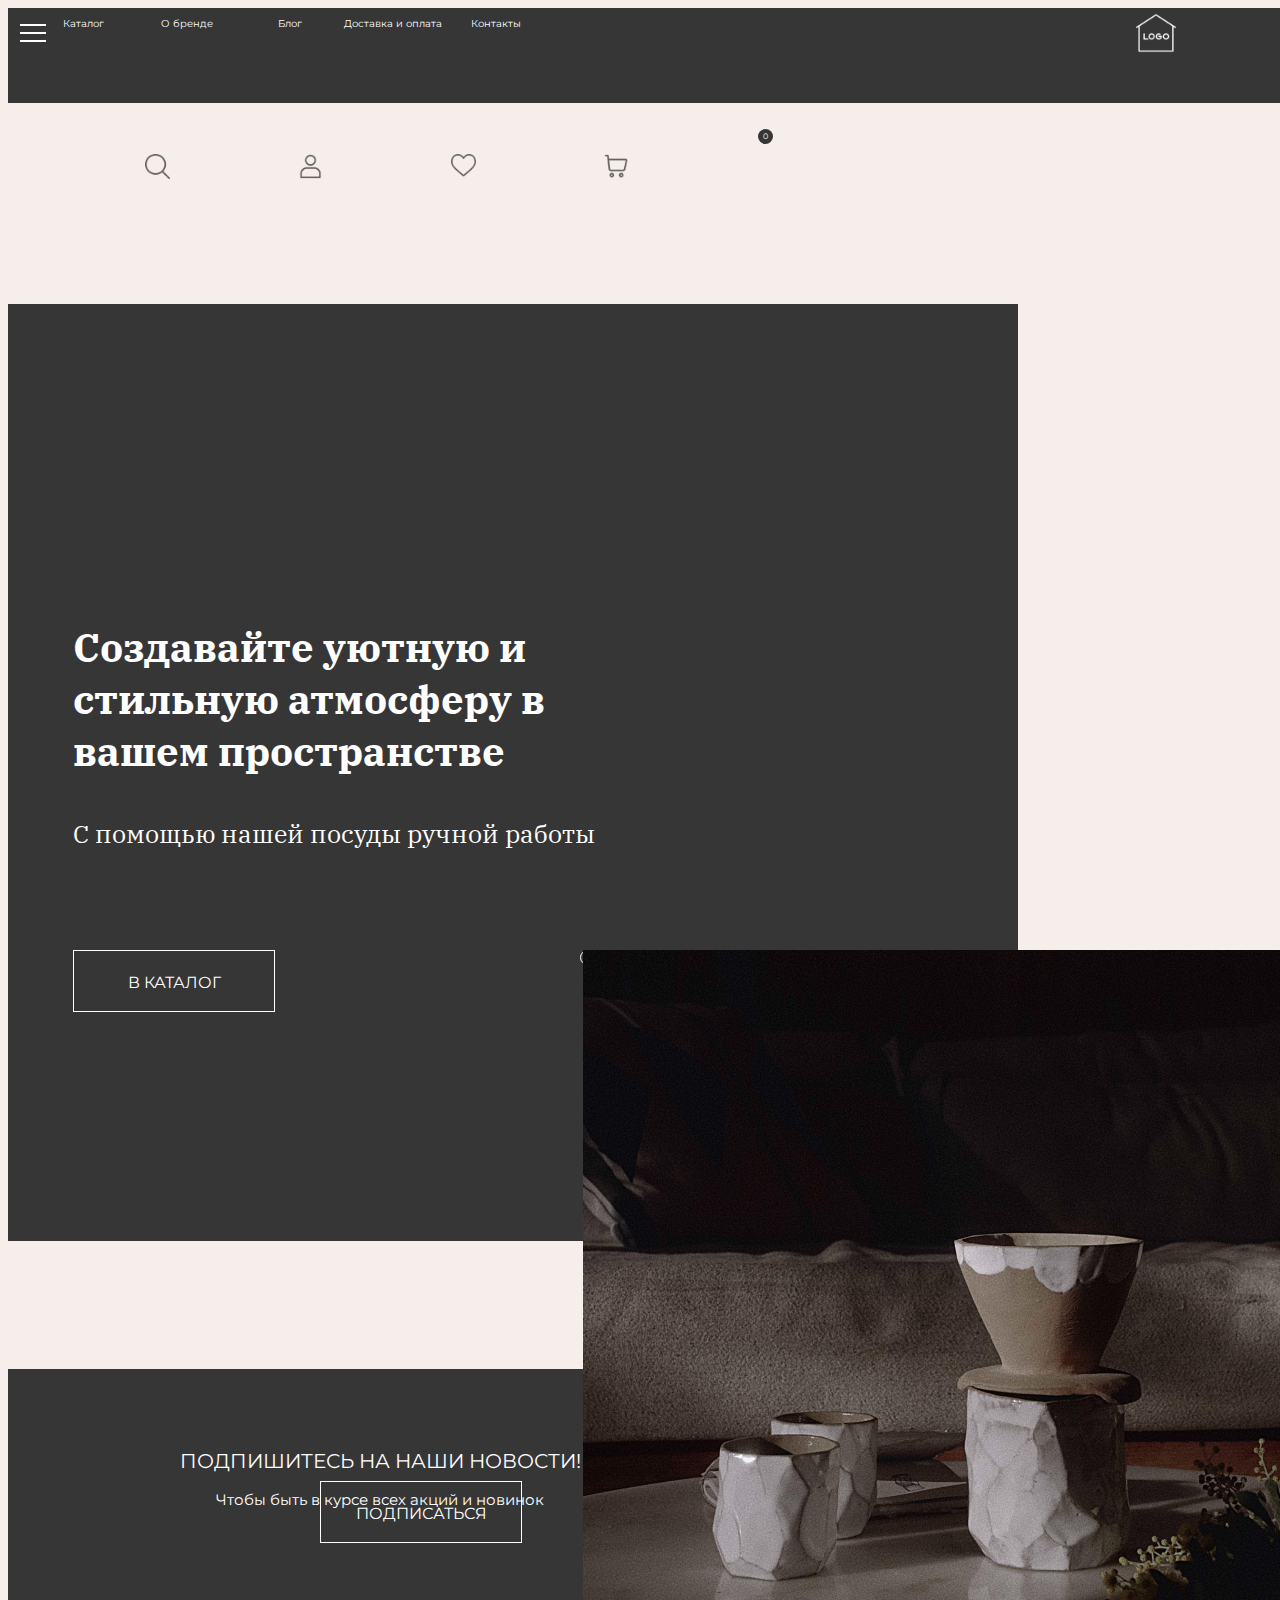
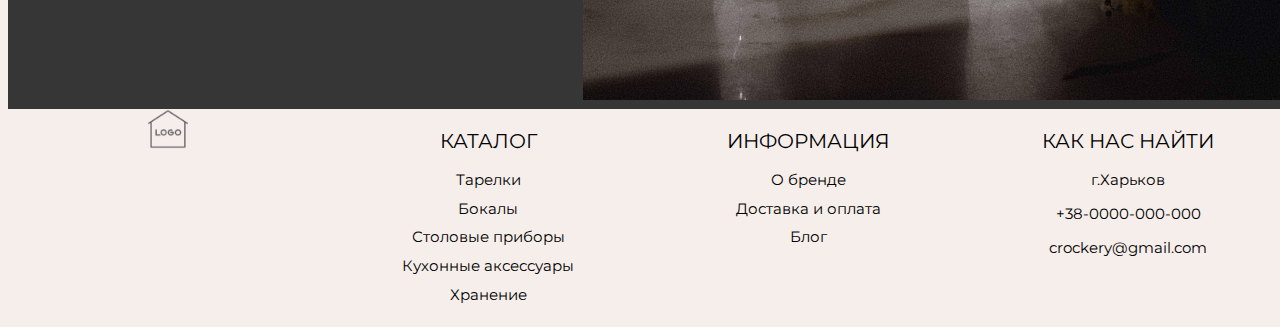
==== index.html @ a316886a "added .wrapper for overflow-x" ====
<!DOCTYPE html>
<html lang="ru">
<head>
  <meta charset="UTF-8">
  <meta http-equiv="X-UA-Compatible" content="IE=edge">
  <meta name="viewport" content="width=device-width, initial-scale=1.0">
  <title>Crockery</title>
  <link rel="stylesheet" type="text/css" href="css/header_footer.css">
  <link rel="stylesheet" type="text/css" href="css/main.css">
 
</head>

<body>
  <div class="wraper">
    <header>
      <div class="block upper">
        <div class="box">
          <div class="screen">
            <div class="menu dropdown">
              <button class="menu-button catalog" id="screen">Каталог</button>
              <div class="dropdown-menu" id="screen">
                <div class="hidden-menu">
                  <a href="#" class="btn dishes"id='screen'>Тарелки</a>
                  <a href="#" class="btn glasses" id="screen">Бокалы</a>
                  <a href="#" class="btn cutlery" id="screen">Столовые приборы</a>
                  <a href="#" class="btn litchen-accessories" id="screen">Кухонные аксессуары</a>
                  <a href="#" class="btn storage" id="screen">Хранение</a>
                </div>
              </div>
          </div>
            <a href="about-us.html" class="menu menu-button about-us">О бренде</a>
            <a href="#" class="menu menu-button blog">Блог</a>
            <a href="shipping-and-payment.html"  class="menu menu-button dev-and-pay">Доставка и оплата</a>
            <a href="#" class="menu menu-button contacts">Контакты</a>
        
          </div>
      
      
          <div class="mobile">
            <div class="hamburger-menu">
              <input type="checkbox" id="menu__toggle"/>
              <label class="menu__btn"for="menu__toggle"><span></span></label>
            
            <ul class = "menu__box">
              <li class="btn">
                <div class="menu dropdown">
                  <button class="menu-item catalog" id="mobile">Каталог</button>
                  <div class="dropdown-menu" id="mobile">
                    <div class="hidden-menu">
                      <a href="#" class="btn dishes">Тарелки</a>
                      <a href="#" class="btn glasses">Бокалы</a>
                      <a href="#" class="btn cutlery">Столовые приборы</a>
                      <a href="#" class="btn litchen-accessories">Кухонные аксессуары</a>
                      <a href="#" class="btn storage">Хранение</a>
                    </div>
                  </div>
              </div>
              </li>
              <li class="btn">
                <a href="about-us.html" class="menu-item about-us">О бренде</a>
              </li>
  
              <li class="btn">
                <a href="#" class="menu-item blog">Блог</a>
              </li>
  
              <li class="btn">
                <a href="shipping-and-payment.html"  class="menu-item  dev-and-pay">Доставка и оплата</a>
              </li>
              <li class="btn">
                <a href="#" class="menu-item contacts">Контакты</a>
              </li>
            </ul>
          </div>
          </div> 
            
          </div>
          <a href="index.html" class="box crockery-name">CROCKERY</a>
          <a href="index.html" class="box crockery"><img src="img/logo 1.png" alt="logo pic"></a>
      </div>
  
  
      <div class="lower">
        <div class="box logo-img"><img src="img/logo 1.png" alt="logo pic"> </div>
        
        <div class="box img-menu">
          <input type="text" value="Поиск" size="20">
          <div class="img-btn search">
            <img src="img/search-interface-symbol 1.png" alt="search symbol">
          </div>
          <a href="login.html" class="img-btn"><img src="img/user (1) 1.png" alt="user icon"></a>
          <a href="#" class="img-btn"><img src="img/heart 1.png" alt="heart icon"></a>
          <div class="cart img-btn">
            <div class="block" id="cart-number">0</div>
            <a href="#"><img src="img/shopping-cart 1.png" alt="shopping cart icon"></a>
          </div>
        </div>    
      </div>
      
    </header>
  
  
  
    <div class="screen-one"> 
      <div class="block main-info">
        <div class="text-block">
          <p id="bold-text"> Создавайте уютную и стильную атмосферу в вашем пространстве</p>
          <p id="light-text">С помощью нашей посуды ручной работы</p>
          <a href="#" class="white-btn">В каталог</a>
        </div>
      </div>
        
      <!-- <div class="banners">
        <img src="img/luciano-paris-JZQKsTcZlH0-unsplash.jpg" alt="carusel img">
      </div>  -->
  
      <div class="white-dots">
        <label for="one">
          <div class="banners">
            <img src="img/luciano-paris-JZQKsTcZlH0-unsplash.jpg" alt="carusel img">
          </div>
        </label>
        <input type="radio" name="white-dots" class="dot" id="one" >
        
        <label for="two"></label>
        <input type="radio" name="white-dots" class="dot" id="two" checked>
  
        <label for="three"></label>
        <input type="radio" name="white-dots" class="dot" id="three">
      </div>
      <div class="arrow-btn"></div>
    </div>
  
  
  
    <footer>
      <div class="block sign">
        <div id="foot-text">
          <p class="text">Подпишитесь на наши новости!</p>
          <P>Чтобы быть в курсе всех акций и новинок</P>
        </div>
  
        <div id="sign-email">
          <input type="text" value="Ваш E-mail" size="77"><br>
          <a href="#" class="white-btn">Подписаться</a>
        </div>
      </div>
  
  
      <div class="foot-menu">
        <div id="logo">
          <img src="img/logo 1.png" alt="logo pic">
        </div>
  
        <div id="catalog">
          <p class="text">Каталог</p>
          <ul>
            <li><a href="#">Тарелки</a></li>
            <li><a href="#">Бокалы</a></li>
            <li><a href="#">Столовые приборы</a></li>
            <li><a href="#">Кухонные аксессуары</a></li>
            <li><a href="#">Хранение</a></li>
          </ul>
        </div>
  
        <div id="information">
          <p class="text">Информация</p>
          <ul>
            <li><a href="about-us.html">О бренде</a></li>
            <li><a href="shipping-and-payment.html">Доставка и оплата</a></li>
            <li><a href="#">Блог</a></li>
          </ul>
        </div>
        
        <div id="where-to-find">
          <p class="text">Как нас найти</p>
          <p>г.Харьков</p>
          <p>+38-0000-000-000</p>
          <p>crockery@gmail.com</p>
        </div>
      </div>
    </footer>
  </div>

</body>
</html>
---- css/header_footer.css ----
@import url('https://fonts.googleapis.com/css2?family=IBM+Plex+Serif:wght@100;300;700&family=Montserrat:wght@100;300&display=swap');


 /* start of main block */
 .wraper{
  height: 100%;
  width:100%;
  overflow-x: hidden;
 }
body{
  background-color: #F6EEEB;
  font-family: 'Montserrat', sans-serif;
}

body a{
  text-decoration: none;
}

.block{
  background-color: #363636;
  color: #ffffff;
}

 .catalog, header a, .white-btn{
  background: none;
  border:none;
  font-family: inherit;
  font-size: inherit;
  color: #ffffff;
} 

.box{
  display: inline-block;
}
/*end of main block */


/* start of the menu elements */
/* upper menu */
.upper{
  padding: 0.4% 0% 0% 2%;
}

.menu{
  height: 20px;
  display: inline-block;
}

.dropdown{
  position: relative;
}

.dropdown-menu#screen{
  position: absolute;
  visibility:hidden;
  left: 0;
  top: calc(100% + .3rem);

  opacity:0;
  transform: translateY(-10px);
  transition: opacity 150ms ease-in-out,transform 150ms ease-in-out;
}

.dropdown>  .catalog#screen:focus + .dropdown-menu#screen{
  visibility:visible;
  opacity:1;
  transform: translateY(5px);
}

.menu-button{
  text-align: center;
  height: 100%;
  width: 150px;

  line-height: 20px;

  transition: filter .1s ease-in, background-color .2s ease-in;
}

.menu-button:hover{
  background-color: #5e5958;
  cursor: pointer;
}
.menu-button:active{
  filter: brightness(130%);
}

.hidden-menu{
  font-weight: bold;
  margin-top: 10px;
  background-color: #F6EEEB;
}

.hidden-menu a{
  display: flex;
  align-items: center;
  justify-content: center;
  text-align: center;
}

.btn#screen{
  display: inline-block;
  height: 40px;
  width:130px;

  margin-left: 0.5%; 
  margin-right: 1.9%;
 
  color: #000000;
  border: 2px #c4bbb9 solid;
  transition: box-shadow 400ms ease-in-out, background-color 400ms ease-in-out;
}

.btn#screen:hover{
  background-color: #817d7c;
  box-shadow: 0px 0px 3px 2px rgba(255, 255, 255, 0.925);
}

.crockery-name{
  position: absolute;
  right:5%;
  top:1.8%;
}

.crockery{
  visibility: hidden;
  position: absolute;

  right:5%;
}

.crockery a{
  display: block;
  
  width: 40px;
  height: 40px;
}

.crockery img{
  width: 40px;
  height: 40px;
  filter: invert(100%);
  filter: brightness(300%);
}

.mobile{
  visibility: hidden;
}

#menu__toggle{
  position: absolute;
  opacity:0;
}

.menu__btn{
  display: flex;
  align-items: center;
  position: fixed;
  top:20px;
  left:20px;

  width:26px;
  height: 26px;

  cursor: pointer;
  z-index: 7;
}

.menu__btn > span,
.menu__btn > span::before,
.menu__btn > span::after{
  display: block;
  position: absolute;

  width: 100%;
  height: 2px;
  background-color: #fff;

  transition-duration: .25s;
}

.menu__btn > span::before{
  content: '';
  top:-8px;
}

.menu__btn > span::after{
  content: '';
  top:8px;
}

.menu__box{
  display: block;
  position: fixed;
   visibility: hidden;  

  top:0px;
  left:-100%;

  width:200px;
  height: 100%;

  list-style: none;

  text-align: center;

  z-index: 6;

  transition-duration: .25s;

  background-color: #F6EEEB;
  box-shadow: 1px 0px 6px rgba(0, 0, 0, 0.2);
}

.menu__item{
  display: block;
  padding: 12px 24px;

  
  font-weight: bolder;

  text-decoration: none;
}

.mobile ul{
  position: fixed;
  padding-top: 60px;
}

.mobile li.btn{
  width: 97%;

  transition: background-color 400ms ease-in-out;
}


li.btn a, li.btn button{
  display: block;

  width:200px;
  height: 40px;

  color: #000000;
  font-size: 15px;
  font-weight: 700;

  border-bottom: 1px #000 solid;

}

li.btn .hidden-menu{
  width:203px;
}


li.btn a{
  line-height: 40px;
}

li.btn a.about-us{
  margin-top: 20px;
}

.dropdown-menu#mobile{
  position: absolute;
  visibility:hidden;
  left: 0;

  opacity:0;
  transform: translateX(-10px);
  transition: opacity 150ms ease-in-out,transform 150ms ease-in-out;
}

.dropdown>  .catalog#mobile:focus + .dropdown-menu#mobile{
  visibility:visible;
  opacity:1;
  transform: translateY(0);
}

.menu__item:active{
  background-color: #7a7a7a;
}

li.btn button:focus{
  background-color: #616161;
}


#menu__toggle:checked ~ .menu__btn > span{
  background-color: #000000;
  transform: rotate(45deg);
}

#menu__toggle:checked ~ .menu__btn > span::before{
  top:0;
  background-color: #000000;
  transform:rotate(0deg);
}

#menu__toggle:checked ~ .menu__btn > span::after{
  top:0;
  background-color: #000;
  transform:rotate(90deg);
}

#menu__toggle:checked ~ .menu__box{
  visibility: visible;
  left:0;
}
/* end of upper menu */

/* lower menu block */

.lower{
  position: relative;
  margin-bottom: 60px;
}

.logo-img{
  position: absolute;
  right:45%;
}

.img-menu{
  display: flex;
  width: 20%;
  z-index: 1;
}

.img-menu a, .img-btn.search{
  display: block;
  width: 40px;
  height: 40px;
  transition: transform 0.1s ease-in-out;
}

.img-btn{
  margin-right: 10%;
  padding-top: 2%;
}

.img-menu a:hover, .img-btn.search:hover{
  transform: scale(1.1);
  cursor: pointer;
}

.img-menu a:active, .img-btn.search:active{
  filter: invert(100%);
}

.cart{
  position: relative;
  width:15%;
}

.img-menu input{
  background-color: transparent;
  border: transparent;
  border-bottom: 1px #000000 solid;
  font-size: inherit;

  height: 30px;
  margin: 1% 4% 0% 0%;
}

.img-menu input:focus{
  outline: none;
}

#cart-number{
  position: absolute;
  top: 0%;
  left:70%;
  right: 0%;
  bottom: 80%;

  font-size: 15px;

  height: 20px;
  width: 20px;

  text-align: center;
  line-height: 20px;

  border-radius: 50%;
  z-index: 1;
}
/* end of lower menu block */
/* end of menu block */


/* for white buttons */
.white-btn{
  border: 1px #ffffff solid;

  display: block;
  height: 60px;
  width: 200px;

  text-transform: uppercase;
  text-align: center;
  line-height: 64px;

  position: relative;

  transition: color .5s ease-in-out;

  overflow: hidden;
  z-index: 1; 
}

.white-btn::before, .white-btn::after{
  position: absolute;
  content: '';

  height: 60px;
  width: 200px;
  background-color: #ffffff;

  top:0;
  left: -100%;

  opacity: .5; 

  transition: .3s ease-in-out;

   z-index: -1; 
}

.white-btn::after{
  opacity: 1;
  transition-delay: .2;
}

.white-btn:hover::before, .white-btn:hover::after{
  left: 0;
  font-weight: bold;
  color: #000000;
}

.white-btn:hover{
  color: #000000;
}

/* end of white buttons */


/* start of footer */
/* sign part */
footer{
  margin-top: 10%;
}
footer div.block{
  height: 297px;
  /* background-color: #bc8f8f; */
  justify-content: center;
}

#foot-text{
  width: 50%;
  font-size: 20px;
  padding: 99px 0px 0px 65px;
}

.text{
  font-size: 25px;
  margin-bottom: 17px;

  text-transform: uppercase;
}

#sign-email{
  overflow: hidden;
  padding: 120px 0px 0px 65px;
  width: 50%;
}

#sign-email input{
  background-color: transparent;
  border: transparent;
  border-bottom: 1px #ffffff solid;
  font-family: inherit;
  font-size: 20px;
  color: #ffffff;

  margin-bottom: 5%;
}

#sign-email input:focus{
  outline:none;
}
/* end of sign part */

/* start of lower part of footer */
.foot-menu a {
  color: black;
}

.foot-menu a:hover{
  text-decoration: underline;
}

.foot-menu div{
  position: relative;
  width: 25%;
}

li {
  list-style-type: none; /* Убираем маркеры */
  margin-bottom: 3%;
 }
 ul {
  margin-left: 0;
  padding-left: 0; 
 }


#logo img{
  height: 60px;
  width: 60px;

  padding: 15% 0% 0% 40%; 
}

/* end of lower part of footer */
/* end of footer */


/* start of adaptive screens */
@media (min-width:320px)  {
  body{
    width:100%;
    height:100%;
  } 
  header{
    font-size: 5px;
  }
  .crockery-name{
    visibility: hidden;
  }

  .crockery{
    visibility: visible;

    height:9em;
    width:8em;
  }
  .img-menu input{
    visibility: hidden;
  }

  .logo-img{
    visibility: hidden;
  }

  .mobile{
    visibility: visible;
  }

  /* start of header */
  .upper{
    height: 9em;
  }
  
  .img-menu{
    padding-top: 2%;
    padding-bottom: 2%;

    margin-left: -5em;
    
    width:100%;
    height: 9em;

    /* background-color: teal; */
  }

  .img-menu a, .img-btn.search, .img-menu img{
    width: 30px;
    height: 30px;
  }

  #cart-number{
    left:60%;
  
    font-size: 7px;
  
    height: 14px;
    width: 14px;
    line-height: 14px;
  }
  /* end of header */

  /* start of footer */
  footer div.block{
    height: 340px; 
  }

  #foot-text{
    width: 100%;
    font-size: 15px;
    text-align: center;
   padding: 40px 0px 0px 0px; 
  }

  #foot-text p.text{
    font-size: 20px;
    text-transform: uppercase;
  }

  #sign-email{
    /* position:relative; */
    padding: 40px 0px 0px 10px;
    width: 96%;
  }

  #sign-email input{
    font-size: 15px;
  }

  #sign-email a.white-btn{
    margin-top: 20px;
    position:absolute;
    right: 25%;
    left:25%;
  }


  .foot-menu{
    font-size: 10px;
    text-align: center;
    /* display: flex;
    justify-content: center; */
  }

  .foot-menu div{
    width: 100%;
  }

  .foot-menu p.text{
    font-size: 15px;
  }

  #logo img{
    height: 40px;
    width: 40px;

    padding: 0px;
  }
  /* end of footer */

 }
@media (min-width:481px)  {  }
@media (min-width:641px)  { /* portrait tablets, portrait iPad, landscape e-readers, landscape 800x480 or 854x480 phones */ }
@media (min-width:961px)  { /* tablet, landscape iPad, lo-res laptops ands desktops */ }
@media (min-width:1025px) { /* big landscape tablets, laptops, and desktops */ }
@media (min-width:1281px) { /* hi-res laptops and desktops */ }


@media (min-width: 1581px) {
  /* start of header */
  header{
    font-size: 15px;
  }

  .upper{
    height: 25px;
  }

  .b-buttons{
    width: 500px;
  }

  .hidden-menu{
    display: flex;
    margin-top:1.5%;
    width:800px;
  }

  .img-menu img{
    width:30px;
    height:30px;
  
    margin-left: 15%;
  }

  .main-screen{
    height: 500px;
  } 
  /* end of header */
  
  /* start of footer */
  footer div.block{
    display: flex; 
  }
  /* end of footer */
}


@media (min-width: 1300px) and (max-width: 1581px){
  /* start of header */
  header{
    font-size: 12px;
  }
  .menu-button{
    width: 120px;
  }

  .hidden-menu{
    display: flex;
    margin-top:1.5%;
    width:615px;
  }

  .btn{
    border-radius: 5%;
  }
  /* end of header */

  /* start of footer */
  footer div.block{
    display: flex; 
  }
  .foot-menu{
    display: flex;
    justify-content: center;
  }
  /* end of footer */
}

@media (min-width: 760px) and (max-width: 1300px){
  /* start of header */
  header{
    font-size: 10px;
  }
  .menu-button{
    width: 100px;
  }


  .logo-img img{
    width: 35px;
    height: 35px;
  }

  .img-menu a, .img-btn.search, .img-menu img{
    width: 25px;
    height: 25px;
  }
  .img-menu input{
    height: 25px;
  }

  #cart-number{
    left:80%;
  
    font-size: 8px;
  
    height: 15px;
    width: 15px;
    line-height: 15px;
  }

  .logo-img{
    right:50%;
  }
  
  .img-menu{
    right: 20%;
  }

  .hidden-menu{
    width:135px;
  }
  /* end of header */

  /* start of footer */
  footer div.block{
    display: flex; 
  }
  #foot-text{
   padding: 60px 0px 0px 65px; 
  }

  .foot-menu{
    font-size: 15px;
    display: flex;
    justify-content: center;
  }

  .foot-menu p.text{
    font-size: 20px;
  }
  /* end of footer */
}


@media (min-width: 595px) and (max-width: 759px)  {
  /* start of header */
  header{
    font-size: 10px;
  }
  .crockery-name{
    visibility: hidden;
  }

  .crockery{
    visibility: visible;
  }

  .menu-button{
    width: 100px;
    height: 40px;
    line-height: 40px;
  }

  .img-menu{
    right: 33%;
    padding-top: 10px;
  }

  .img-menu a, .img-btn.search, .img-menu img{
    width: 30px;
    height: 30px;
  }
  .img-menu input{
    height: 30px;
  }

  #cart-number{
    left:80%;
  
    font-size: 8px;
  
    height: 15px;
    width: 15px;
    line-height: 15px;
  }


  .logo-img{
    visibility: hidden;
  }

  .hidden-menu{
    width:135px;
  }
  /* end of header */

  /* start of footer */
  footer div.block{
    height: 340px; 
  }
  
  #foot-text{
    width: 100%;
    font-size: 15px;
    text-align: center;
   padding: 40px 0px 0px 0px; 
  }
  
  #foot-text p.text{
    font-size: 20px;
    text-transform: uppercase;
  }

  
  #sign-email{
    padding: 40px 0px 0px 10px;
    width: 96%;
  }
  
  #sign-email input{
    font-size: 20px;
  }
  
  #sign-email a.white-btn{
    position:absolute;
    left: 35%;
    right: 50%;
  }

  .foot-menu{
    font-size: 10px;
    display: flex;
    justify-content: center;
  }

  .foot-menu p.text{
    font-size: 15px;
  }
  /* end of footer */
}

@media (min-width: 497px) and (max-width: 595px){
  /* start of header */
  header{
    font-size: 7px;
  }
  .crockery-name{
    visibility: hidden;
  }

  .crockery{
    visibility: visible;
  }

  .img-menu{
    right: 33%;
    padding-top: 10px;
  }

  #cart-number{
    left:100%;
  
    font-size: 8px;
  
    height: 15px;
    width: 15px;
    line-height: 15px;
  }

  .img-menu a, .img-btn.search, .img-menu img{
    width: 30px;
    height: 30px;
  }
  
  .menu-button{
    width: 77px;
    height: 40px;
    line-height: 40px;
  }
  .logo-img{
    visibility: hidden;
  }
  .hidden-menu{
    width:135px;
    font-size: 10px;
  }

  /* end of header */

/* start of footer */
footer div.block{
  height: 340px; 
}

#foot-text{
  width: 100%;
  font-size: 15px;
  text-align: center;
 padding: 40px 0px 0px 0px; 
}

#foot-text p.text{
  font-size: 20px;
  text-transform: uppercase;
}

#sign-email{
  /* position:relative; */
  padding: 40px 0px 0px 10px;
  width: 96%;
}

#sign-email input{
  font-size: 20px;
}

#sign-email a.white-btn{
  position:absolute;
  right: 30%;
}

.foot-menu{
  font-size: 10px;
  display: flex;
  justify-content: center;
}

.foot-menu div{
  width: 100%;
}

.foot-menu p.text{
  font-size: 15px;
}


/* end of footer */

}

@media (min-width: 422px) and (max-width: 497px){
  /* start of header */
  header{
    font-size: 7px;
  }
  .crockery-name{
    visibility: hidden;
  }

  .crockery{
    visibility: visible;
  }

  .img-menu{
    right: 33%;
    padding-top: 10px;
  }

  .img-menu input{
    height: 20px;
  }

  #cart-number{
    left:90%;
  
    font-size: 7px;
  
    height: 12px;
    width: 12px;
    line-height: 12px;
  }

  .img-menu a, .img-btn.search, .img-menu img{
    width: 20px;
    height: 20px;
  }
  
  .menu-button{
    width: 70px;
    height: 40px;
    line-height: 40px;
  }
  .logo-img{
    visibility: hidden;
  }
  .hidden-menu{
    width:135px;
    font-size: 10px;
  }

  /* end of header */

/* start of footer */
footer div.block{
  height: 340px; 
}

#foot-text{
  width: 100%;
  font-size: 15px;
  text-align: center;
 padding: 40px 0px 0px 0px; 
}

#foot-text p.text{
  font-size: 20px;
  text-transform: uppercase;
}

#sign-email{
  /* position:relative; */
  padding: 40px 0px 0px 10px;
  width: 96%;
}

#sign-email input{
  font-size: 15px;
}

#sign-email a.white-btn{
  position:absolute;
  right: 25%;
}

.foot-menu{
  font-size: 10px;
  text-align: center;
}

.foot-menu div{
  width: 100%;
}

.foot-menu p.text{
  font-size: 15px;
}

#logo img{
  height: 40px;
  width: 40px;

  padding: 0px;
}
/* end of footer */

}
---- css/main.css ----
.main-info{
  width: 1010px;
  height: 937px;
}

.main-info p {
  font-family: 'IBM Plex Serif', serif;
  font-size: 25px;
}

.banners,label[for="one"]{
  position: absolute; 

  width: 750px;
  height: 750px;

  /* left: 610px; */
  /* top: 181px;  */
  /* background-color: #ffffff; */
}

.banners img{
  width: inherit;
  height: inherit;
}


.text-block{
  height: 40%;
  width:55%;

  padding-left: 65px;
  padding-top: 277px;
}

#bold-text{
  font-size: 40px;
  font-weight: bold;
}

#light-text{
  margin-bottom: 100px;
}

.white-dots{
  width: 100px;
  
  position: absolute;
  top: 950px; 
  left: 580px; 
}

.white-dots input[type="radio"]{
  border: 1px #ffffff solid;
  border-radius: 50%;
  background-color: transparent;
   -webkit-appearance: none;
  appearance: none;
  margin:0; 
}


.white-dots input:checked{
  background-color: #ffffff;

}

.dot{
  display: inline-block;
  width: 15px;
  height: 15px;
}

/* end of the screen-one lements */

@media (min-width: 1581px){}

 
@media (min-width: 1300px) and (max-width: 1581px){}

@media (min-width: 760px) and (max-width: 1300px){}
@media (min-width: 595px) and (max-width: 759px){}
@media (min-width: 497px) and (max-width: 595px){}

@media (min-width: 413px) and (max-width: 497px){}

@media (max-width: 413px){
  .screen{
    visibility: hidden;
  }

  .mobile{
    visibility: visible;
  }
  
  .main-info, .white-dots{
    z-index: -2;
  }
  .main-info{
    position: relative;
    margin-top: 30%;
    width: 100%;
    height: 450px;
  }
  
  .main-info p {
    font-size: 15px;
  }

  .banners{
    width: 250px;
    height: 250px;

    right:79%;
    bottom: 770px;
  }

  .text-block{
    text-align: center;

    height: 40%;
    width:100%;
  
    padding-left: 0px;
    padding-top: 200px;
  }
  
  #bold-text{
    font-size: 20px;
    font-weight: bold;
  }

  #light-text{
    margin-bottom: 40px;
  }

  .text-block a.white-btn{
    position:absolute;
    right: 25%;
    left:25%;
  }

  .white-dots{
    top: 58%; 
    left: 43%; 
  }
}
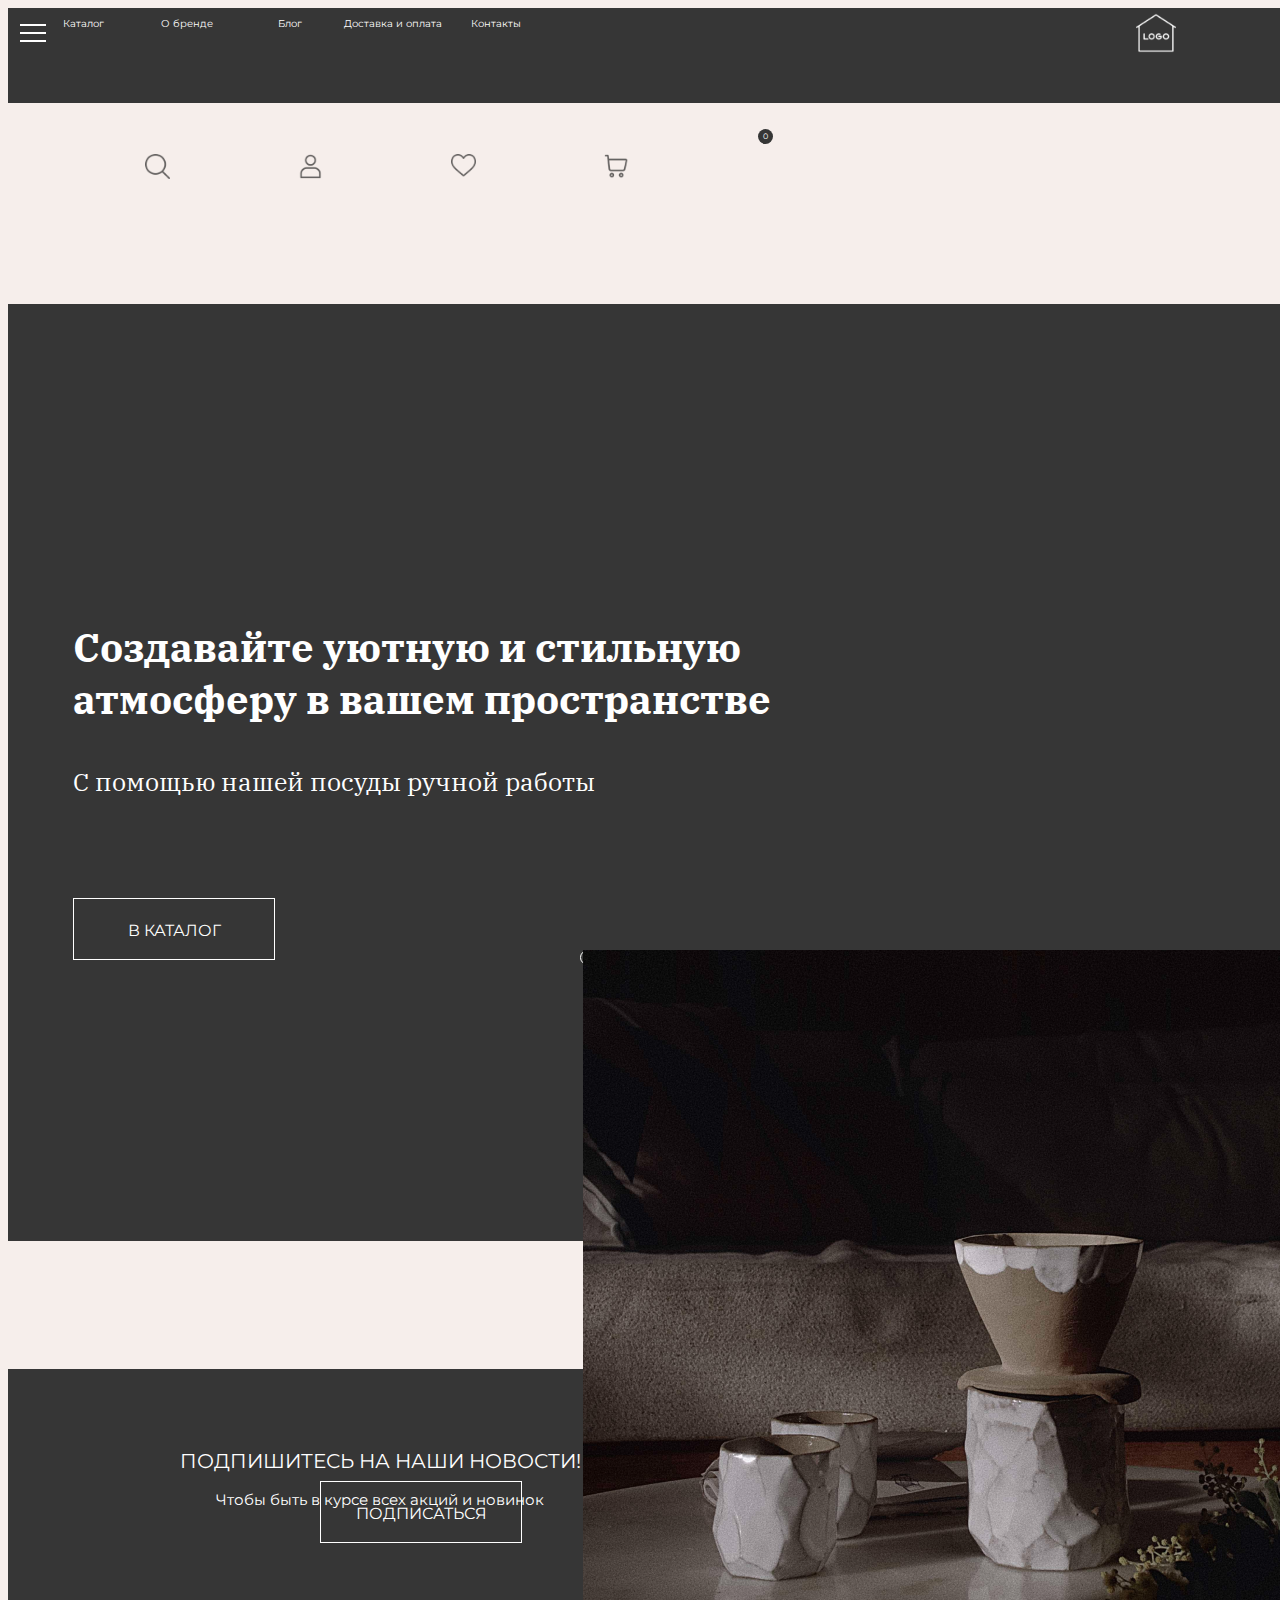
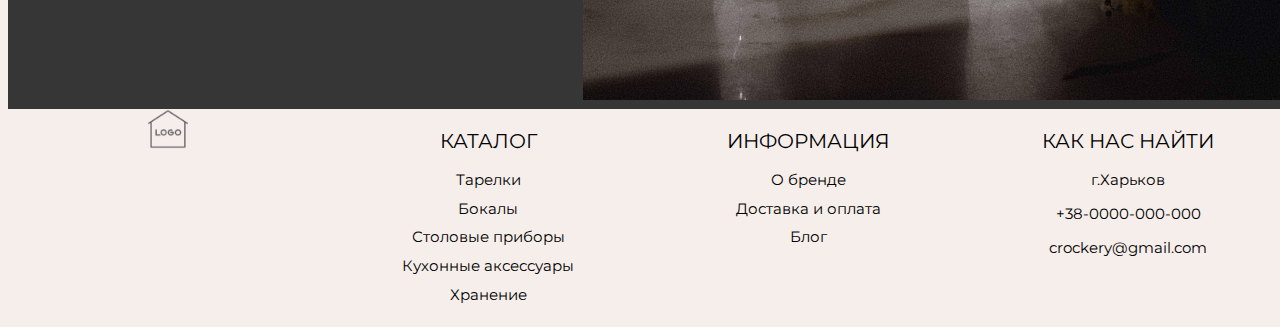
==== commit a06d3b3a: "update #1023498230958" ====
--- a/index.html
+++ b/index.html
@@ -11,176 +11,176 @@
 </head>
 
 <body>
-  <div class="wraper">
-    <header>
-      <div class="block upper">
-        <div class="box">
-          <div class="screen">
-            <div class="menu dropdown">
-              <button class="menu-button catalog" id="screen">Каталог</button>
-              <div class="dropdown-menu" id="screen">
-                <div class="hidden-menu">
-                  <a href="#" class="btn dishes"id='screen'>Тарелки</a>
-                  <a href="#" class="btn glasses" id="screen">Бокалы</a>
-                  <a href="#" class="btn cutlery" id="screen">Столовые приборы</a>
-                  <a href="#" class="btn litchen-accessories" id="screen">Кухонные аксессуары</a>
-                  <a href="#" class="btn storage" id="screen">Хранение</a>
+
+ <header>
+    <div class="block upper">
+      <div class="box">
+        <div class="screen">
+          <div class="menu dropdown">
+            <button class="menu-button catalog" id="screen">Каталог</button>
+            <div class="dropdown-menu" id="screen">
+              <div class="hidden-menu">
+                <a href="#" class="btn dishes"id='screen'>Тарелки</a>
+                <a href="#" class="btn glasses" id="screen">Бокалы</a>
+                <a href="#" class="btn cutlery" id="screen">Столовые приборы</a>
+                <a href="#" class="btn litchen-accessories" id="screen">Кухонные аксессуары</a>
+                <a href="#" class="btn storage" id="screen">Хранение</a>
+              </div>
+            </div>
+        </div>
+          <a href="about-us.html" class="menu menu-button about-us">О бренде</a>
+          <a href="#" class="menu menu-button blog">Блог</a>
+          <a href="shipping-and-payment.html"  class="menu menu-button dev-and-pay">Доставка и оплата</a>
+          <a href="#" class="menu menu-button contacts">Контакты</a>
+      
+        </div>
+    
+    
+        <div class="mobile">
+          <div class="hamburger-menu">
+            <input type="checkbox" id="menu__toggle"/>
+            <label class="menu__btn"for="menu__toggle"><span></span></label>
+          
+          <ul class = "menu__box">
+            <li class="btn">
+              <div class="menu dropdown">
+                <button class="menu-item catalog" id="mobile">Каталог</button>
+                <div class="dropdown-menu" id="mobile">
+                  <div class="hidden-menu">
+                    <a href="#" class="btn dishes">Тарелки</a>
+                    <a href="#" class="btn glasses">Бокалы</a>
+                    <a href="#" class="btn cutlery">Столовые приборы</a>
+                    <a href="#" class="btn litchen-accessories">Кухонные аксессуары</a>
+                    <a href="#" class="btn storage">Хранение</a>
+                  </div>
                 </div>
-              </div>
-          </div>
-            <a href="about-us.html" class="menu menu-button about-us">О бренде</a>
-            <a href="#" class="menu menu-button blog">Блог</a>
-            <a href="shipping-and-payment.html"  class="menu menu-button dev-and-pay">Доставка и оплата</a>
-            <a href="#" class="menu menu-button contacts">Контакты</a>
-        
-          </div>
+            </div>
+            </li>
+            <li class="btn">
+              <a href="about-us.html" class="menu-item about-us">О бренде</a>
+            </li>
+
+            <li class="btn">
+              <a href="#" class="menu-item blog">Блог</a>
+            </li>
+
+            <li class="btn">
+              <a href="shipping-and-payment.html"  class="menu-item  dev-and-pay">Доставка и оплата</a>
+            </li>
+            <li class="btn">
+              <a href="#" class="menu-item contacts">Контакты</a>
+            </li>
+          </ul>
+        </div>
+        </div> 
+          
+        </div>
+        <a href="index.html" class="box crockery-name">CROCKERY</a>
+        <a href="index.html" class="box crockery"><img src="img/logo 1.png" alt="logo pic"></a>
+    </div>
+
+
+    <div class="lower">
+      <div class="box logo-img"><img src="img/logo 1.png" alt="logo pic"> </div>
       
+      <div class="box img-menu">
+        <input type="text" value="Поиск" size="20">
+        <div class="img-btn search">
+          <img src="img/search-interface-symbol 1.png" alt="search symbol">
+        </div>
+        <a href="login.html" class="img-btn"><img src="img/user (1) 1.png" alt="user icon"></a>
+        <a href="#" class="img-btn"><img src="img/heart 1.png" alt="heart icon"></a>
+        <div class="cart img-btn">
+          <div class="block" id="cart-number">0</div>
+          <a href="#"><img src="img/shopping-cart 1.png" alt="shopping cart icon"></a>
+        </div>
+      </div>    
+    </div>
+    
+  </header>
+
+
+
+  <div class="screen-one"> 
+    <div class="block main-info">
+      <div class="text-block">
+        <p id="bold-text"> Создавайте уютную и стильную атмосферу в вашем пространстве</p>
+        <p id="light-text">С помощью нашей посуды ручной работы</p>
+        <a href="#" class="white-btn">В каталог</a>
+      </div>
+    </div>
       
-          <div class="mobile">
-            <div class="hamburger-menu">
-              <input type="checkbox" id="menu__toggle"/>
-              <label class="menu__btn"for="menu__toggle"><span></span></label>
-            
-            <ul class = "menu__box">
-              <li class="btn">
-                <div class="menu dropdown">
-                  <button class="menu-item catalog" id="mobile">Каталог</button>
-                  <div class="dropdown-menu" id="mobile">
-                    <div class="hidden-menu">
-                      <a href="#" class="btn dishes">Тарелки</a>
-                      <a href="#" class="btn glasses">Бокалы</a>
-                      <a href="#" class="btn cutlery">Столовые приборы</a>
-                      <a href="#" class="btn litchen-accessories">Кухонные аксессуары</a>
-                      <a href="#" class="btn storage">Хранение</a>
-                    </div>
-                  </div>
-              </div>
-              </li>
-              <li class="btn">
-                <a href="about-us.html" class="menu-item about-us">О бренде</a>
-              </li>
-  
-              <li class="btn">
-                <a href="#" class="menu-item blog">Блог</a>
-              </li>
-  
-              <li class="btn">
-                <a href="shipping-and-payment.html"  class="menu-item  dev-and-pay">Доставка и оплата</a>
-              </li>
-              <li class="btn">
-                <a href="#" class="menu-item contacts">Контакты</a>
-              </li>
-            </ul>
-          </div>
-          </div> 
-            
-          </div>
-          <a href="index.html" class="box crockery-name">CROCKERY</a>
-          <a href="index.html" class="box crockery"><img src="img/logo 1.png" alt="logo pic"></a>
+    <!-- <div class="banners">
+      <img src="img/luciano-paris-JZQKsTcZlH0-unsplash.jpg" alt="carusel img">
+    </div>  -->
+
+    <div class="white-dots">
+      <label for="one">
+        <div class="banners">
+          <img src="img/luciano-paris-JZQKsTcZlH0-unsplash.jpg" alt="carusel img">
+        </div>
+      </label>
+      <input type="radio" name="white-dots" class="dot" id="one" >
+      
+      <label for="two"></label>
+      <input type="radio" name="white-dots" class="dot" id="two" checked>
+
+      <label for="three"></label>
+      <input type="radio" name="white-dots" class="dot" id="three">
+    </div>
+    <div class="arrow-btn"></div>
+  </div>
+
+
+
+  <footer>
+    <div class="block sign">
+      <div id="foot-text">
+        <p class="text">Подпишитесь на наши новости!</p>
+        <P>Чтобы быть в курсе всех акций и новинок</P>
       </div>
-  
-  
-      <div class="lower">
-        <div class="box logo-img"><img src="img/logo 1.png" alt="logo pic"> </div>
-        
-        <div class="box img-menu">
-          <input type="text" value="Поиск" size="20">
-          <div class="img-btn search">
-            <img src="img/search-interface-symbol 1.png" alt="search symbol">
-          </div>
-          <a href="login.html" class="img-btn"><img src="img/user (1) 1.png" alt="user icon"></a>
-          <a href="#" class="img-btn"><img src="img/heart 1.png" alt="heart icon"></a>
-          <div class="cart img-btn">
-            <div class="block" id="cart-number">0</div>
-            <a href="#"><img src="img/shopping-cart 1.png" alt="shopping cart icon"></a>
-          </div>
-        </div>    
+
+      <div id="sign-email">
+        <input type="text" value="Ваш E-mail" size="77"><br>
+        <a href="#" class="white-btn">Подписаться</a>
+      </div>
+    </div>
+
+
+    <div class="foot-menu">
+      <div id="logo">
+        <img src="img/logo 1.png" alt="logo pic">
+      </div>
+
+      <div id="catalog">
+        <p class="text">Каталог</p>
+        <ul>
+          <li><a href="#">Тарелки</a></li>
+          <li><a href="#">Бокалы</a></li>
+          <li><a href="#">Столовые приборы</a></li>
+          <li><a href="#">Кухонные аксессуары</a></li>
+          <li><a href="#">Хранение</a></li>
+        </ul>
+      </div>
+
+      <div id="information">
+        <p class="text">Информация</p>
+        <ul>
+          <li><a href="about-us.html">О бренде</a></li>
+          <li><a href="shipping-and-payment.html">Доставка и оплата</a></li>
+          <li><a href="#">Блог</a></li>
+        </ul>
       </div>
       
-    </header>
-  
-  
-  
-    <div class="screen-one"> 
-      <div class="block main-info">
-        <div class="text-block">
-          <p id="bold-text"> Создавайте уютную и стильную атмосферу в вашем пространстве</p>
-          <p id="light-text">С помощью нашей посуды ручной работы</p>
-          <a href="#" class="white-btn">В каталог</a>
-        </div>
+      <div id="where-to-find">
+        <p class="text">Как нас найти</p>
+        <p>г.Харьков</p>
+        <p>+38-0000-000-000</p>
+        <p>crockery@gmail.com</p>
       </div>
-        
-      <!-- <div class="banners">
-        <img src="img/luciano-paris-JZQKsTcZlH0-unsplash.jpg" alt="carusel img">
-      </div>  -->
-  
-      <div class="white-dots">
-        <label for="one">
-          <div class="banners">
-            <img src="img/luciano-paris-JZQKsTcZlH0-unsplash.jpg" alt="carusel img">
-          </div>
-        </label>
-        <input type="radio" name="white-dots" class="dot" id="one" >
-        
-        <label for="two"></label>
-        <input type="radio" name="white-dots" class="dot" id="two" checked>
-  
-        <label for="three"></label>
-        <input type="radio" name="white-dots" class="dot" id="three">
-      </div>
-      <div class="arrow-btn"></div>
     </div>
-  
-  
-  
-    <footer>
-      <div class="block sign">
-        <div id="foot-text">
-          <p class="text">Подпишитесь на наши новости!</p>
-          <P>Чтобы быть в курсе всех акций и новинок</P>
-        </div>
-  
-        <div id="sign-email">
-          <input type="text" value="Ваш E-mail" size="77"><br>
-          <a href="#" class="white-btn">Подписаться</a>
-        </div>
-      </div>
-  
-  
-      <div class="foot-menu">
-        <div id="logo">
-          <img src="img/logo 1.png" alt="logo pic">
-        </div>
-  
-        <div id="catalog">
-          <p class="text">Каталог</p>
-          <ul>
-            <li><a href="#">Тарелки</a></li>
-            <li><a href="#">Бокалы</a></li>
-            <li><a href="#">Столовые приборы</a></li>
-            <li><a href="#">Кухонные аксессуары</a></li>
-            <li><a href="#">Хранение</a></li>
-          </ul>
-        </div>
-  
-        <div id="information">
-          <p class="text">Информация</p>
-          <ul>
-            <li><a href="about-us.html">О бренде</a></li>
-            <li><a href="shipping-and-payment.html">Доставка и оплата</a></li>
-            <li><a href="#">Блог</a></li>
-          </ul>
-        </div>
-        
-        <div id="where-to-find">
-          <p class="text">Как нас найти</p>
-          <p>г.Харьков</p>
-          <p>+38-0000-000-000</p>
-          <p>crockery@gmail.com</p>
-        </div>
-      </div>
-    </footer>
-  </div>
+  </footer>
+ 
 
 </body>
 </html>--- a/css/header_footer.css
+++ b/css/header_footer.css
@@ -2,10 +2,13 @@
 
 
  /* start of main block */
- .wraper{
-  height: 100%;
-  width:100%;
+ body, html {
+  width: 100vw;
+  min-width: 100vw;
+  max-width: 100vw;
+ 
   overflow-x: hidden;
+  overflow-y: auto;
  }
 body{
   background-color: #F6EEEB;
--- a/css/main.css
+++ b/css/main.css
@@ -1,5 +1,5 @@
 .main-info{
-  width: 1010px;
+  /* width: 1010px; */
   height: 937px;
 }
 
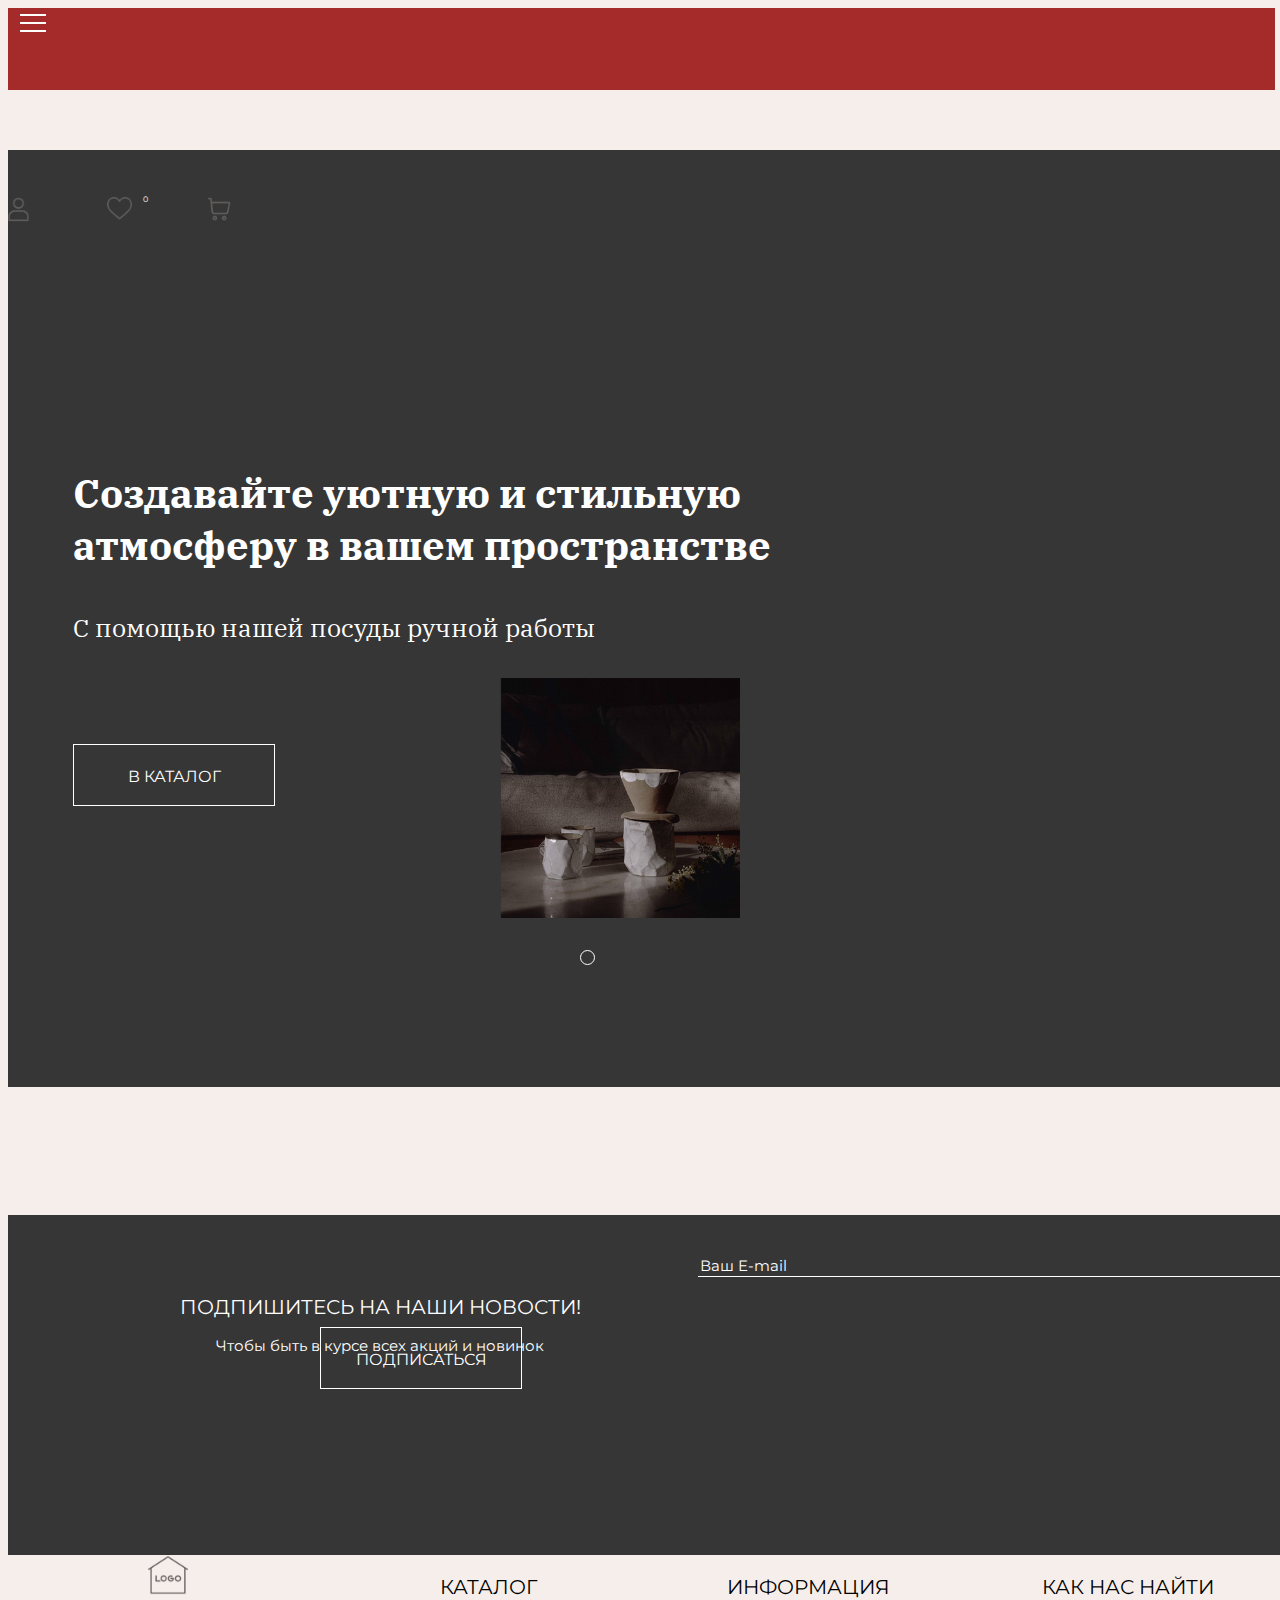
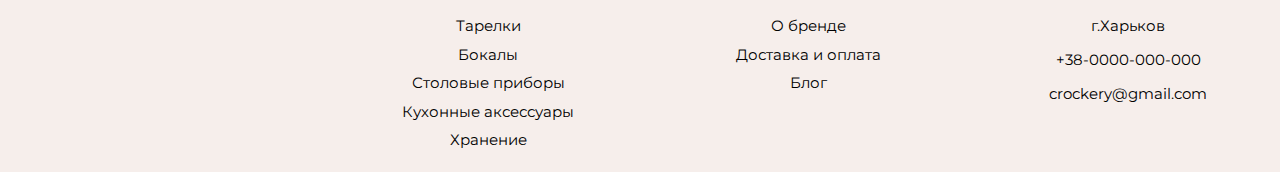
==== commit 2c803494: "update" ====
--- a/index.html
+++ b/index.html
@@ -79,7 +79,6 @@
         <a href="index.html" class="box crockery"><img src="img/logo 1.png" alt="logo pic"></a>
     </div>
 
-
     <div class="lower">
       <div class="box logo-img"><img src="img/logo 1.png" alt="logo pic"> </div>
       
@@ -115,18 +114,16 @@
     </div>  -->
 
     <div class="white-dots">
+      <input type="radio" name="white-dots" class="dot" id="one" >
       <label for="one">
-        <div class="banners">
           <img src="img/luciano-paris-JZQKsTcZlH0-unsplash.jpg" alt="carusel img">
-        </div>
       </label>
-      <input type="radio" name="white-dots" class="dot" id="one" >
       
-      <label for="two"></label>
+      <!-- <label for="two"></label>
       <input type="radio" name="white-dots" class="dot" id="two" checked>
 
       <label for="three"></label>
-      <input type="radio" name="white-dots" class="dot" id="three">
+      <input type="radio" name="white-dots" class="dot" id="three"> -->
     </div>
     <div class="arrow-btn"></div>
   </div>
--- a/css/header_footer.css
+++ b/css/header_footer.css
@@ -3,10 +3,7 @@
 
  /* start of main block */
  body, html {
-  width: 100vw;
-  min-width: 100vw;
-  max-width: 100vw;
- 
+  width: 100vw; 
   overflow-x: hidden;
   overflow-y: auto;
  }
@@ -34,14 +31,21 @@
 
 .box{
   display: inline-block;
+  position:relative;
 }
 /*end of main block */
 
 
 /* start of the menu elements */
 /* upper menu */
+header{
+  position: relative;
+  margin-top:-8px;
+  left:-51%
+}
 .upper{
-  padding: 0.4% 0% 0% 2%;
+  z-index: 6;
+  padding: 0 0% 0% 2%;
 }
 
 .menu{
@@ -76,6 +80,8 @@
   width: 150px;
 
   line-height: 20px;
+
+  background-color: aqua;
 
   transition: filter .1s ease-in, background-color .2s ease-in;
 }
@@ -120,6 +126,7 @@
 }
 
 .crockery-name{
+  visibility: visible;
   position: absolute;
   right:5%;
   top:1.8%;
@@ -146,20 +153,21 @@
   filter: brightness(300%);
 }
 
-.mobile{
-  visibility: hidden;
+div.mobile{
+  /* visibility: hidden; */
 }
 
 #menu__toggle{
   position: absolute;
   opacity:0;
+  
 }
 
 .menu__btn{
   display: flex;
   align-items: center;
   position: fixed;
-  top:20px;
+  top:10px;
   left:20px;
 
   width:26px;
@@ -197,7 +205,6 @@
   position: fixed;
    visibility: hidden;  
 
-  top:0px;
   left:-100%;
 
   width:200px;
@@ -206,8 +213,6 @@
   list-style: none;
 
   text-align: center;
-
-  z-index: 6;
 
   transition-duration: .25s;
 
@@ -227,7 +232,7 @@
 
 .mobile ul{
   position: fixed;
-  padding-top: 60px;
+  padding-top: 2em;
 }
 
 .mobile li.btn{
@@ -252,7 +257,7 @@
 }
 
 li.btn .hidden-menu{
-  width:203px;
+  width:200px;
 }
 
 
@@ -290,19 +295,16 @@
 
 
 #menu__toggle:checked ~ .menu__btn > span{
-  background-color: #000000;
   transform: rotate(45deg);
 }
 
 #menu__toggle:checked ~ .menu__btn > span::before{
   top:0;
-  background-color: #000000;
   transform:rotate(0deg);
 }
 
 #menu__toggle:checked ~ .menu__btn > span::after{
   top:0;
-  background-color: #000;
   transform:rotate(90deg);
 }
 
@@ -317,6 +319,8 @@
 .lower{
   position: relative;
   margin-bottom: 60px;
+
+  width:100%;
 }
 
 .logo-img{
@@ -442,6 +446,11 @@
 }
 
 .white-btn:hover{
+  color: #000000;
+}
+
+.white-btn:active{
+  background-color: #fff;
   color: #000000;
 }
 
@@ -530,7 +539,7 @@
 
 
 /* start of adaptive screens */
-@media (min-width:320px)  {
+@media only screen and (min-width:320px)  {
   body{
     width:100%;
     height:100%;
@@ -563,23 +572,32 @@
   /* start of header */
   .upper{
     height: 9em;
-  }
-  
-  .img-menu{
-    padding-top: 2%;
-    padding-bottom: 2%;
-
-    margin-left: -5em;
-    
+
+    position: fixed;
+    padding: -1% 0% 0% 0%;
+
+  }
+  .lower{
     width:100%;
     height: 9em;
 
-    /* background-color: teal; */
+    left:50%;
+
+    background-color: brown;
+  }
+  
+  .img-menu{
+    padding-top: 15%;
+    padding-bottom: 2%;
+
+    margin-left: -8em;     
   }
 
   .img-menu a, .img-btn.search, .img-menu img{
     width: 30px;
     height: 30px;
+
+    margin-left: 5em; 
   }
 
   #cart-number{
@@ -652,6 +670,7 @@
   /* end of footer */
 
  }
+
 @media (min-width:481px)  {  }
 @media (min-width:641px)  { /* portrait tablets, portrait iPad, landscape e-readers, landscape 800x480 or 854x480 phones */ }
 @media (min-width:961px)  { /* tablet, landscape iPad, lo-res laptops ands desktops */ }
--- a/css/main.css
+++ b/css/main.css
@@ -8,18 +8,18 @@
   font-size: 25px;
 }
 
-.banners,label[for="one"]{
+label[for="one"]{
   position: absolute; 
 
-  width: 750px;
-  height: 750px;
-
-  /* left: 610px; */
-  /* top: 181px;  */
+  width: 15em;
+  height: 15em;
+  
+  left: -5em; 
+  top: -17em; 
   /* background-color: #ffffff; */
 }
 
-.banners img{
+label img{
   width: inherit;
   height: inherit;
 }
@@ -89,10 +89,6 @@
     visibility: hidden;
   }
 
-  .mobile{
-    visibility: visible;
-  }
-  
   .main-info, .white-dots{
     z-index: -2;
   }
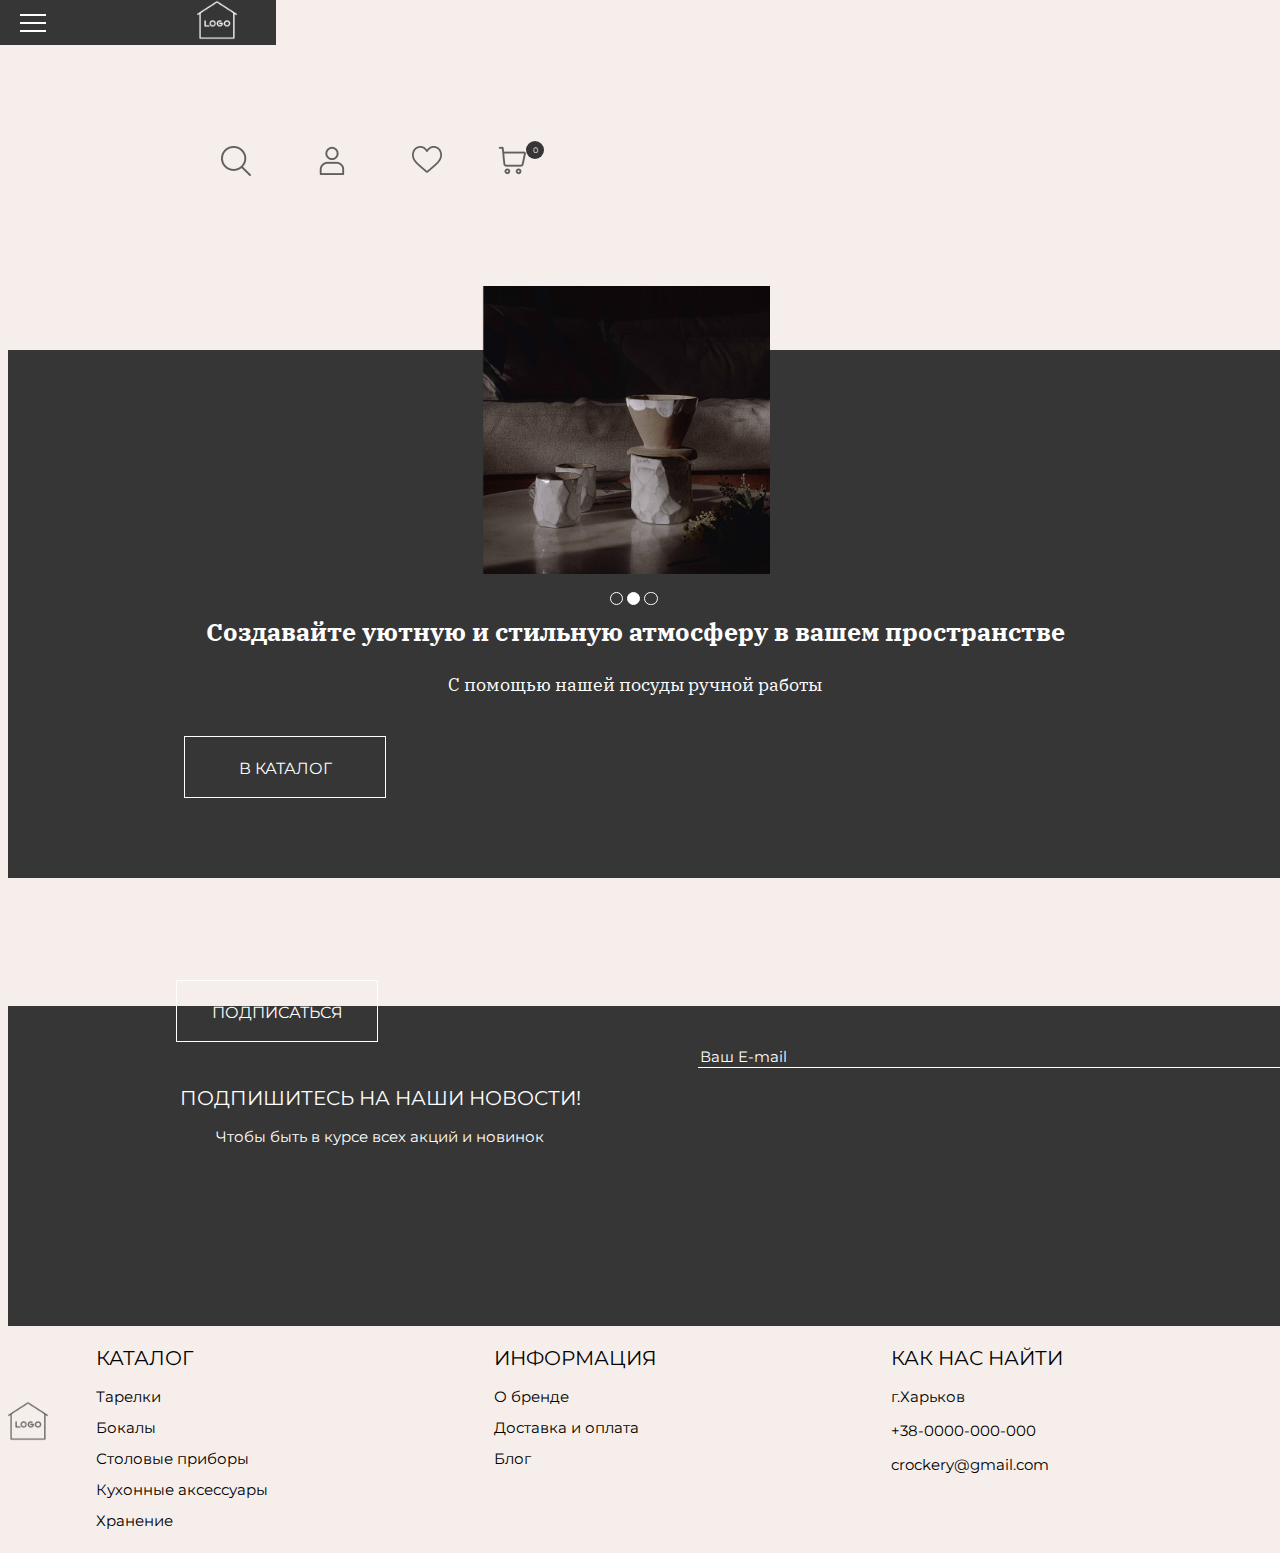
==== commit c2ba7eaf: "updates" ====
--- a/index.html
+++ b/index.html
@@ -109,21 +109,17 @@
       </div>
     </div>
       
-    <!-- <div class="banners">
-      <img src="img/luciano-paris-JZQKsTcZlH0-unsplash.jpg" alt="carusel img">
-    </div>  -->
-
     <div class="white-dots">
       <input type="radio" name="white-dots" class="dot" id="one" >
       <label for="one">
           <img src="img/luciano-paris-JZQKsTcZlH0-unsplash.jpg" alt="carusel img">
       </label>
       
-      <!-- <label for="two"></label>
       <input type="radio" name="white-dots" class="dot" id="two" checked>
+      <label for="two"></label>
 
+      <input type="radio" name="white-dots" class="dot" id="three">
       <label for="three"></label>
-      <input type="radio" name="white-dots" class="dot" id="three"> -->
     </div>
     <div class="arrow-btn"></div>
   </div>
--- a/css/header_footer.css
+++ b/css/header_footer.css
@@ -2,11 +2,6 @@
 
 
  /* start of main block */
- body, html {
-  width: 100vw; 
-  overflow-x: hidden;
-  overflow-y: auto;
- }
 body{
   background-color: #F6EEEB;
   font-family: 'Montserrat', sans-serif;
@@ -582,8 +577,6 @@
     height: 9em;
 
     left:50%;
-
-    background-color: brown;
   }
   
   .img-menu{
@@ -599,9 +592,18 @@
 
     margin-left: 5em; 
   }
+  .cart{
+    margin-left: 10em;
+    width:7em;
+    /* background-color: brown; */
+  }
+
+  .cart img{
+    margin-left: -5em;;
+  }
 
   #cart-number{
-    left:60%;
+    right:0%;
   
     font-size: 7px;
   
@@ -629,7 +631,6 @@
   }
 
   #sign-email{
-    /* position:relative; */
     padding: 40px 0px 0px 10px;
     width: 96%;
   }
@@ -649,8 +650,6 @@
   .foot-menu{
     font-size: 10px;
     text-align: center;
-    /* display: flex;
-    justify-content: center; */
   }
 
   .foot-menu div{
@@ -671,155 +670,14 @@
 
  }
 
-@media (min-width:481px)  {  }
-@media (min-width:641px)  { /* portrait tablets, portrait iPad, landscape e-readers, landscape 800x480 or 854x480 phones */ }
-@media (min-width:961px)  { /* tablet, landscape iPad, lo-res laptops ands desktops */ }
-@media (min-width:1025px) { /* big landscape tablets, laptops, and desktops */ }
-@media (min-width:1281px) { /* hi-res laptops and desktops */ }
-
-
-@media (min-width: 1581px) {
-  /* start of header */
+@media only screen and (min-width:481px)  { 
+  body{
+    width:100%;
+    height:100%;
+  } 
   header{
-    font-size: 15px;
-  }
-
-  .upper{
-    height: 25px;
-  }
-
-  .b-buttons{
-    width: 500px;
-  }
-
-  .hidden-menu{
-    display: flex;
-    margin-top:1.5%;
-    width:800px;
-  }
-
-  .img-menu img{
-    width:30px;
-    height:30px;
-  
-    margin-left: 15%;
-  }
-
-  .main-screen{
-    height: 500px;
-  } 
-  /* end of header */
-  
-  /* start of footer */
-  footer div.block{
-    display: flex; 
-  }
-  /* end of footer */
-}
-
-
-@media (min-width: 1300px) and (max-width: 1581px){
-  /* start of header */
-  header{
-    font-size: 12px;
-  }
-  .menu-button{
-    width: 120px;
-  }
-
-  .hidden-menu{
-    display: flex;
-    margin-top:1.5%;
-    width:615px;
-  }
-
-  .btn{
-    border-radius: 5%;
-  }
-  /* end of header */
-
-  /* start of footer */
-  footer div.block{
-    display: flex; 
-  }
-  .foot-menu{
-    display: flex;
-    justify-content: center;
-  }
-  /* end of footer */
-}
-
-@media (min-width: 760px) and (max-width: 1300px){
-  /* start of header */
-  header{
-    font-size: 10px;
-  }
-  .menu-button{
-    width: 100px;
-  }
-
-
-  .logo-img img{
-    width: 35px;
-    height: 35px;
-  }
-
-  .img-menu a, .img-btn.search, .img-menu img{
-    width: 25px;
-    height: 25px;
-  }
-  .img-menu input{
-    height: 25px;
-  }
-
-  #cart-number{
-    left:80%;
-  
-    font-size: 8px;
-  
-    height: 15px;
-    width: 15px;
-    line-height: 15px;
-  }
-
-  .logo-img{
-    right:50%;
-  }
-  
-  .img-menu{
-    right: 20%;
-  }
-
-  .hidden-menu{
-    width:135px;
-  }
-  /* end of header */
-
-  /* start of footer */
-  footer div.block{
-    display: flex; 
-  }
-  #foot-text{
-   padding: 60px 0px 0px 65px; 
-  }
-
-  .foot-menu{
-    font-size: 15px;
-    display: flex;
-    justify-content: center;
-  }
-
-  .foot-menu p.text{
-    font-size: 20px;
-  }
-  /* end of footer */
-}
-
-
-@media (min-width: 595px) and (max-width: 759px)  {
-  /* start of header */
-  header{
-    font-size: 10px;
+    font-size: 5px;
+    left:-40%;
   }
   .crockery-name{
     visibility: hidden;
@@ -827,297 +685,175 @@
 
   .crockery{
     visibility: visible;
-  }
-
-  .menu-button{
-    width: 100px;
-    height: 40px;
-    line-height: 40px;
-  }
-
+
+    height:9em;
+    width:8em;
+  }
+  .img-menu input{
+    visibility: hidden;
+  }
+
+  .logo-img{
+    visibility: hidden;
+  }
+
+  .mobile{
+    visibility: visible;
+  }
+
+  /* start of header */
+  .upper{
+    height: 9em;
+    position: fixed;
+    padding: -1% 0% 0% 0%;
+
+  }
+  .lower{
+    width:100%;
+    height: 6em;
+    left:50%;
+  }
+  
   .img-menu{
-    right: 33%;
-    padding-top: 10px;
+    padding-top: 11%;
+    margin-left: -15em;     
   }
 
   .img-menu a, .img-btn.search, .img-menu img{
     width: 30px;
     height: 30px;
-  }
-  .img-menu input{
-    height: 30px;
+
+    margin-left: 8em; 
+  }
+
+  .menu__box{
+    width:55em;
+    top:8em;
+  }
+
+  li.btn a, li.btn button{
+   
+    width:13.4em;
+  
+    font-size: 20px;
+    font-weight: 800;
+  
+  }
+
+  li.btn .hidden-menu{
+    width:55em;
+  }
+
+  .cart{
+    margin-left: 14em;
+    width:8em;
+     /* background-color: brown;  */
+  }
+
+  .cart img{
+    margin-left: -8em;
   }
 
   #cart-number{
-    left:80%;
+    right:0%;
   
     font-size: 8px;
   
-    height: 15px;
-    width: 15px;
-    line-height: 15px;
-  }
-
-
-  .logo-img{
-    visibility: hidden;
-  }
-
-  .hidden-menu{
-    width:135px;
-  }
-  /* end of header */
+    height: 2.3em;
+    width: 2.3em;
+    line-height: 2.3em;
+  }
 
   /* start of footer */
+
   footer div.block{
-    height: 340px; 
-  }
-  
+    height: 20em; 
+  }
+
   #foot-text{
     width: 100%;
     font-size: 15px;
     text-align: center;
    padding: 40px 0px 0px 0px; 
   }
-  
+
   #foot-text p.text{
     font-size: 20px;
     text-transform: uppercase;
   }
 
-  
   #sign-email{
     padding: 40px 0px 0px 10px;
     width: 96%;
   }
-  
+
   #sign-email input{
-    font-size: 20px;
-  }
-  
+    font-size: 15px;
+  }
+
   #sign-email a.white-btn{
     position:absolute;
-    left: 35%;
-    right: 50%;
+    top:60em;
+    right: 10em;
+    left:11em;
+  }
+
+  
+  #logo {
+    width: 19em;
+  }
+
+  #logo img{
+    padding-top: 5em;
   }
 
   .foot-menu{
-    font-size: 10px;
+    font-size: 12px;
+    display:flex;
+ 
+  }
+
+  .foot-menu div{
+    text-align: start;
+
+  }
+
+  .foot-menu p.text{
+    font-size: 16px;
+  }
+  /* end of footer */
+ }
+
+@media (min-width:641px)  { 
+  /* start of footer */
+  footer div.block{
+    display: flex; 
+  }
+
+  
+  #foot-text{
+   padding: 60px 0px 0px 65px; 
+  }
+
+  .foot-menu{
+    font-size: 15px;
     display: flex;
     justify-content: center;
   }
 
   .foot-menu p.text{
-    font-size: 15px;
+    font-size: 20px;
   }
   /* end of footer */
-}
-
-@media (min-width: 497px) and (max-width: 595px){
-  /* start of header */
-  header{
-    font-size: 7px;
-  }
-  .crockery-name{
-    visibility: hidden;
-  }
-
-  .crockery{
-    visibility: visible;
-  }
-
-  .img-menu{
-    right: 33%;
-    padding-top: 10px;
-  }
-
-  #cart-number{
-    left:100%;
-  
-    font-size: 8px;
-  
-    height: 15px;
-    width: 15px;
-    line-height: 15px;
-  }
-
-  .img-menu a, .img-btn.search, .img-menu img{
-    width: 30px;
-    height: 30px;
-  }
-  
-  .menu-button{
-    width: 77px;
-    height: 40px;
-    line-height: 40px;
-  }
-  .logo-img{
-    visibility: hidden;
-  }
-  .hidden-menu{
-    width:135px;
-    font-size: 10px;
-  }
-
-  /* end of header */
-
-/* start of footer */
-footer div.block{
-  height: 340px; 
-}
-
-#foot-text{
-  width: 100%;
-  font-size: 15px;
-  text-align: center;
- padding: 40px 0px 0px 0px; 
-}
-
-#foot-text p.text{
-  font-size: 20px;
-  text-transform: uppercase;
-}
-
-#sign-email{
-  /* position:relative; */
-  padding: 40px 0px 0px 10px;
-  width: 96%;
-}
-
-#sign-email input{
-  font-size: 20px;
-}
-
-#sign-email a.white-btn{
-  position:absolute;
-  right: 30%;
-}
-
-.foot-menu{
-  font-size: 10px;
-  display: flex;
-  justify-content: center;
-}
-
-.foot-menu div{
-  width: 100%;
-}
-
-.foot-menu p.text{
-  font-size: 15px;
-}
-
-
-/* end of footer */
-
-}
-
-@media (min-width: 422px) and (max-width: 497px){
-  /* start of header */
-  header{
-    font-size: 7px;
-  }
-  .crockery-name{
-    visibility: hidden;
-  }
-
-  .crockery{
-    visibility: visible;
-  }
-
-  .img-menu{
-    right: 33%;
-    padding-top: 10px;
-  }
-
-  .img-menu input{
-    height: 20px;
-  }
-
-  #cart-number{
-    left:90%;
-  
-    font-size: 7px;
-  
-    height: 12px;
-    width: 12px;
-    line-height: 12px;
-  }
-
-  .img-menu a, .img-btn.search, .img-menu img{
-    width: 20px;
-    height: 20px;
-  }
-  
-  .menu-button{
-    width: 70px;
-    height: 40px;
-    line-height: 40px;
-  }
-  .logo-img{
-    visibility: hidden;
-  }
-  .hidden-menu{
-    width:135px;
-    font-size: 10px;
-  }
-
-  /* end of header */
-
-/* start of footer */
-footer div.block{
-  height: 340px; 
-}
-
-#foot-text{
-  width: 100%;
-  font-size: 15px;
-  text-align: center;
- padding: 40px 0px 0px 0px; 
-}
-
-#foot-text p.text{
-  font-size: 20px;
-  text-transform: uppercase;
-}
-
-#sign-email{
-  /* position:relative; */
-  padding: 40px 0px 0px 10px;
-  width: 96%;
-}
-
-#sign-email input{
-  font-size: 15px;
-}
-
-#sign-email a.white-btn{
-  position:absolute;
-  right: 25%;
-}
-
-.foot-menu{
-  font-size: 10px;
-  text-align: center;
-}
-
-.foot-menu div{
-  width: 100%;
-}
-
-.foot-menu p.text{
-  font-size: 15px;
-}
-
-#logo img{
-  height: 40px;
-  width: 40px;
-
-  padding: 0px;
-}
-/* end of footer */
-
-}
-
-
-
+ }
+/*@media (min-width:961px)  {  tablet, landscape iPad, lo-res laptops ands desktops }
+@media (min-width:1025px) {  big landscape tablets, laptops, and desktops }
+@media (min-width:1281px) {  hi-res laptops and desktops  } */
+
+
+
+
+
+
+
+
--- a/css/main.css
+++ b/css/main.css
@@ -1,11 +1,15 @@
-.main-info{
-  /* width: 1010px; */
+/* .main-info{
+  /* width: 1010px;
   height: 937px;
-}
+} */
 
 .main-info p {
   font-family: 'IBM Plex Serif', serif;
   font-size: 25px;
+}
+
+.screen-one{
+  position: relative;
 }
 
 label[for="one"]{
@@ -29,8 +33,8 @@
   height: 40%;
   width:55%;
 
-  padding-left: 65px;
-  padding-top: 277px;
+  padding-left: 4em;
+  padding-top: 4em;
 }
 
 #bold-text{
@@ -43,11 +47,9 @@
 }
 
 .white-dots{
-  width: 100px;
-  
+  width: 3.5em;
+
   position: absolute;
-  top: 950px; 
-  left: 580px; 
 }
 
 .white-dots input[type="radio"]{
@@ -67,24 +69,14 @@
 
 .dot{
   display: inline-block;
-  width: 15px;
-  height: 15px;
+  width: 1em;
+  height: 1em;
 }
 
 /* end of the screen-one lements */
 
-@media (min-width: 1581px){}
 
- 
-@media (min-width: 1300px) and (max-width: 1581px){}
-
-@media (min-width: 760px) and (max-width: 1300px){}
-@media (min-width: 595px) and (max-width: 759px){}
-@media (min-width: 497px) and (max-width: 595px){}
-
-@media (min-width: 413px) and (max-width: 497px){}
-
-@media (max-width: 413px){
+@media only screen and (min-width:320px){
   .screen{
     visibility: hidden;
   }
@@ -101,14 +93,6 @@
   
   .main-info p {
     font-size: 15px;
-  }
-
-  .banners{
-    width: 250px;
-    height: 250px;
-
-    right:79%;
-    bottom: 770px;
   }
 
   .text-block{
@@ -132,12 +116,79 @@
 
   .text-block a.white-btn{
     position:absolute;
-    right: 25%;
-    left:25%;
+    right: 10em;
+    left:6em;;
+  }
+
+  .white-dots label{
+    width: 15em;
+    height: 15em;
+    
+    left: -6em; 
+    top: -16em; 
   }
 
   .white-dots{
-    top: 58%; 
-    left: 43%; 
+    top: 12em; 
+    left: 45%; 
   }
+}
+
+@media only screen and (min-width:481px)  { 
+  .screen{
+    visibility: hidden;
+  }
+
+  .main-info, .white-dots{
+    z-index: -2;
+  }
+  .main-info{
+    position: relative;
+    margin-top: 25%;
+    width: 100%;
+    height: 33em;
+  }
+  
+  .main-info p {
+    font-size: 18px;
+  }
+
+  .text-block{
+    text-align: center;
+
+    height: 40%;
+    width:98%;
+  
+    padding-left: 0px;
+    padding-top: 15em;
+  }
+  
+  #bold-text{
+    font-size: 25px;
+    font-weight: bold;
+  }
+
+  #light-text{
+    margin-bottom: 40px;
+  }
+
+  .text-block a.white-btn{
+    position:absolute;
+    right: 10em;
+    left:11em;
+  }
+
+  .white-dots label{
+    width: 18em;
+    height: 18em;
+    
+    left: -8em; 
+    top: -19em; 
+  }
+
+  .white-dots{
+    top: 15em; 
+    left: 47%; 
+  }
+
 }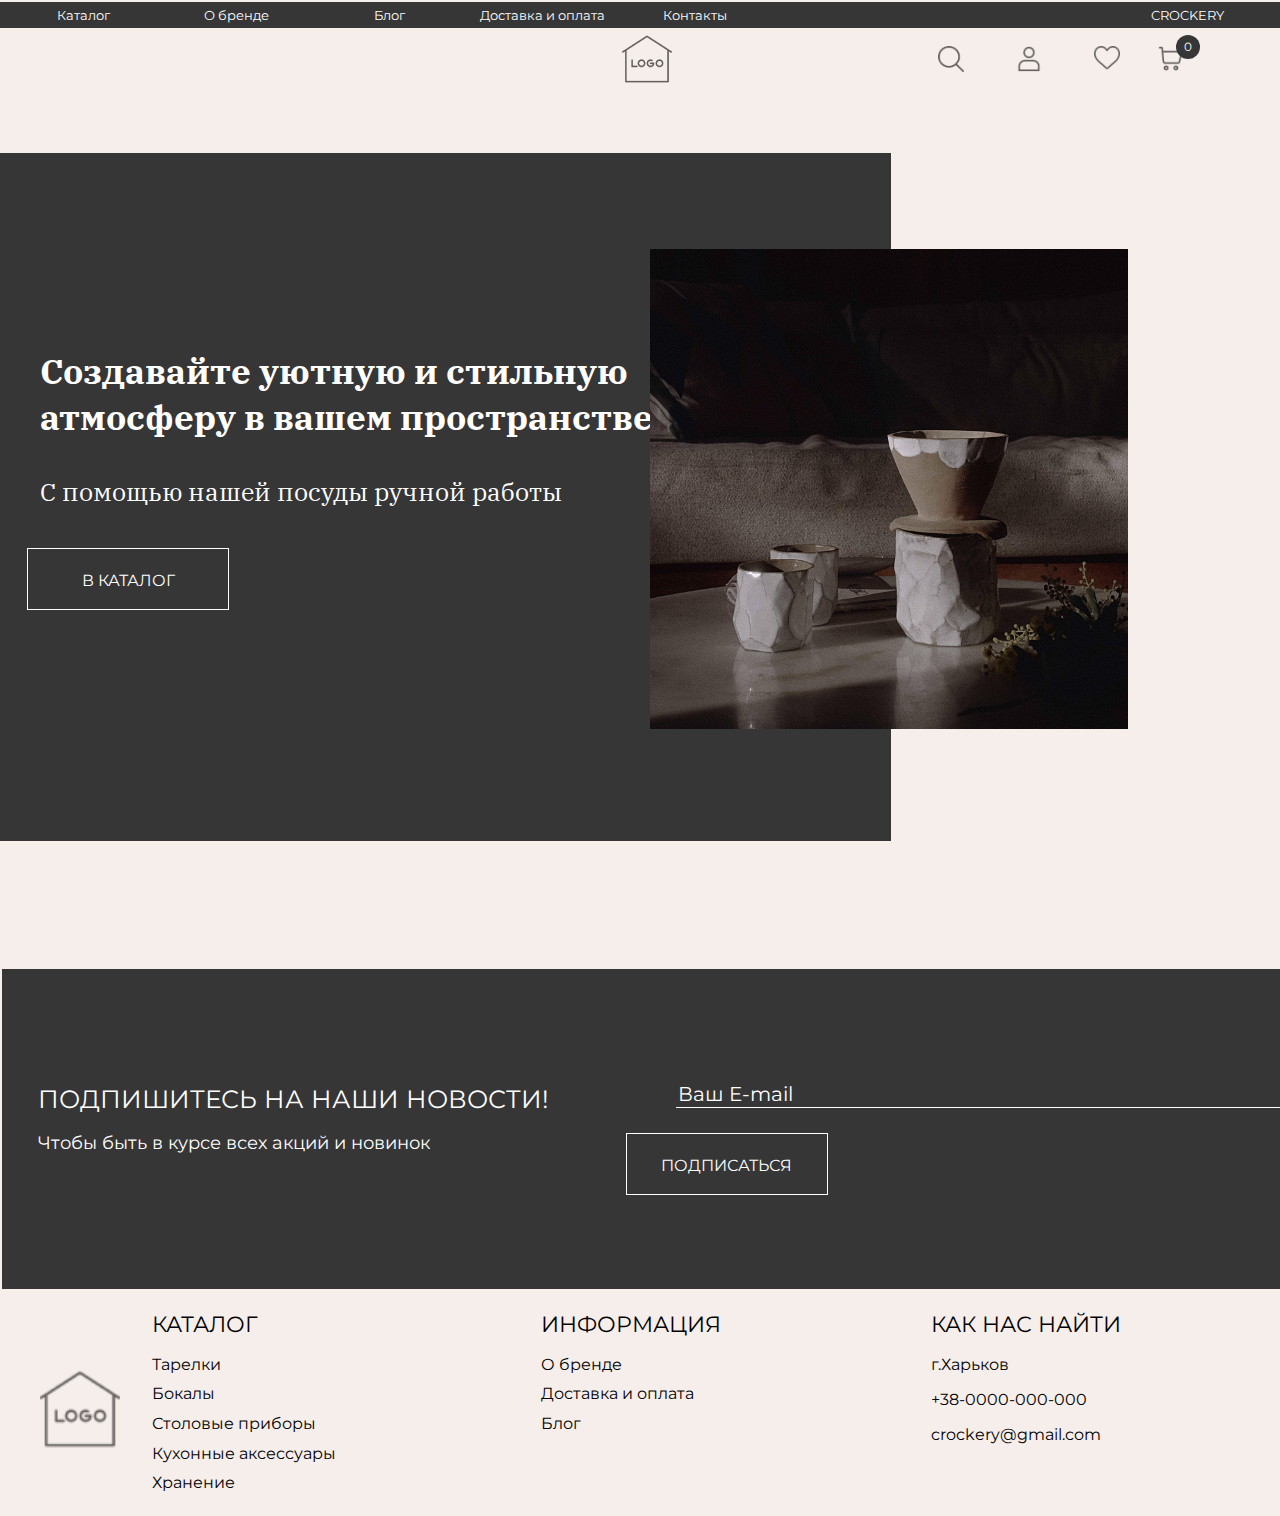
==== commit 27391e7b: "upadte" ====
--- a/index.html
+++ b/index.html
@@ -110,15 +110,15 @@
     </div>
       
     <div class="white-dots">
-      <input type="radio" name="white-dots" class="dot" id="one" >
+      <!-- <input type="radio" name="white-dots" class="dot" id="one" > -->
       <label for="one">
           <img src="img/luciano-paris-JZQKsTcZlH0-unsplash.jpg" alt="carusel img">
       </label>
       
-      <input type="radio" name="white-dots" class="dot" id="two" checked>
+      <!-- <input type="radio" name="white-dots" class="dot" id="two" checked> -->
       <label for="two"></label>
 
-      <input type="radio" name="white-dots" class="dot" id="three">
+      <!-- <input type="radio" name="white-dots" class="dot" id="three"> -->
       <label for="three"></label>
     </div>
     <div class="arrow-btn"></div>
@@ -134,7 +134,7 @@
       </div>
 
       <div id="sign-email">
-        <input type="text" value="Ваш E-mail" size="77"><br>
+        <input type="email" placeholder="Ваш E-mail" size="77"><br>
         <a href="#" class="white-btn">Подписаться</a>
       </div>
     </div>
--- a/css/header_footer.css
+++ b/css/header_footer.css
@@ -26,7 +26,7 @@
 
 .box{
   display: inline-block;
-  position:relative;
+  /* position:relative; */
 }
 /*end of main block */
 
@@ -36,10 +36,9 @@
 header{
   position: relative;
   margin-top:-8px;
-  left:-51%
 }
 .upper{
-  z-index: 6;
+
   padding: 0 0% 0% 2%;
 }
 
@@ -54,7 +53,7 @@
 
 .dropdown-menu#screen{
   position: absolute;
-  visibility:hidden;
+  visibility:visible;
   left: 0;
   top: calc(100% + .3rem);
 
@@ -75,9 +74,6 @@
   width: 150px;
 
   line-height: 20px;
-
-  background-color: aqua;
-
   transition: filter .1s ease-in, background-color .2s ease-in;
 }
 
@@ -148,10 +144,6 @@
   filter: brightness(300%);
 }
 
-div.mobile{
-  /* visibility: hidden; */
-}
-
 #menu__toggle{
   position: absolute;
   opacity:0;
@@ -326,7 +318,6 @@
 .img-menu{
   display: flex;
   width: 20%;
-  z-index: 1;
 }
 
 .img-menu a, .img-btn.search{
@@ -412,6 +403,7 @@
 }
 
 .white-btn::before, .white-btn::after{
+  color: #000000;
   position: absolute;
   content: '';
 
@@ -535,10 +527,6 @@
 
 /* start of adaptive screens */
 @media only screen and (min-width:320px)  {
-  body{
-    width:100%;
-    height:100%;
-  } 
   header{
     font-size: 5px;
   }
@@ -671,10 +659,7 @@
  }
 
 @media only screen and (min-width:481px)  { 
-  body{
-    width:100%;
-    height:100%;
-  } 
+
   header{
     font-size: 5px;
     left:-40%;
@@ -824,21 +809,180 @@
   /* end of footer */
  }
 
-@media (min-width:641px)  { 
+@media only screen and (min-width:641px) and (max-width: 819px) {  
+  header{
+    width:100%;
+    font-size: 5px;
+    left: -1%;
+  }
+  .crockery-name{
+    visibility: hidden;
+  }
+
+  .crockery{
+    visibility: visible;
+    height:12em;
+    width:12em;
+  }
+
+  .crockery img{
+    height:12em;
+    width:12em;
+  }
+  .img-menu input{
+    visibility: hidden;
+  }
+
+  .logo-img{
+    visibility: hidden;
+  }
+
+  .mobile{
+    visibility: visible;
+  }
+
+  /* start of header */
+  .upper{
+    height: 13em;
+    width:100%;
+    position: fixed;
+    padding-top: -1%;
+
+    padding: 0 5em 0 5em;
+  }
+
+  .lower{
+    width:100%;
+    height: 6em;
+    left:20%;
+  }
+  
+  .img-menu{
+    padding-top: 9%;
+    margin-left: -28em;     
+  }
+
+  .img-menu a, .img-btn.search, .img-menu img{
+    width: 10em;
+    height: 10em;
+
+    margin-left: 8em; 
+  }
+
+  .menu__btn{
+    width: 6em;
+    transform: scale(1.2);
+  }
+
+  .menu__btn > span{
+    margin-top: 3em;
+  }
+
+  .menu__btn > span,
+  .menu__btn > span::before,
+  .menu__btn > span::after{
+    width: 100%;
+    height: 4px;
+  }
+
+  .menu__box{
+    width:80em;
+    top:12em;
+  }
+
+  li.btn a, li.btn button{
+    width:20em;
+    height: 60px;
+
+    font-size: 20px;
+    line-height: 60px;
+    font-weight: 800;
+  
+  }
+
+  li.btn a.about-us{
+    margin-top: 1.5em;
+  }
+
+  li.btn .hidden-menu{
+    width:80em;
+  }
+
+  .cart{
+    margin-left: 14em;
+    width:11em;
+    /* background-color: brown;  */
+  }
+
+  .cart img{
+    margin-left: -8em;
+  }
+
+  #cart-number{
+    right:0%;
+  
+    font-size: 12px;
+  
+    height: 2.4em;
+    width: 2.4em;
+    line-height: 2.4em;
+  }
   /* start of footer */
+
   footer div.block{
-    display: flex; 
-  }
-
-  
+    height: 23em; 
+  }
+
   #foot-text{
-   padding: 60px 0px 0px 65px; 
+    width: 100%;
+    font-size: 20px;
+    text-align: center;
+   padding: 40px 0px 0px 0px; 
+  }
+
+  #foot-text p.text{
+    font-size: 30px;
+    text-transform: uppercase;
+  }
+
+
+
+  #sign-email{
+    padding: 40px 0px 0px 1em;
+    width: 100%;
+  }
+
+  #sign-email input{
+    font-size: 17px;
+  }
+
+  #sign-email a.white-btn{
+    position:absolute;
+    top:76em;
+    right: 10em;
+    left:18em;
+  }
+
+  
+  #logo {
+    width: 15em;
+  }
+
+  #logo img{
+    width: 5em;
+    height: 5em;
+    padding-top: 5em;
   }
 
   .foot-menu{
     font-size: 15px;
-    display: flex;
-    justify-content: center;
+    display:flex;
+ 
+  }
+
+  .foot-menu div{
+    text-align: start;
+    padding-left: 2em;
   }
 
   .foot-menu p.text{
@@ -846,14 +990,681 @@
   }
   /* end of footer */
  }
-/*@media (min-width:961px)  {  tablet, landscape iPad, lo-res laptops ands desktops }
-@media (min-width:1025px) {  big landscape tablets, laptops, and desktops }
-@media (min-width:1281px) {  hi-res laptops and desktops  } */
-
-
-
-
-
-
-
-
+
+ @media only screen and (min-width:819px) and (max-width: 961px) {
+  header{
+    width:100%; 
+    font-size: 5px;
+    left: -1%;
+  }
+  .crockery-name{
+    visibility: hidden;
+  }
+
+  .crockery{
+    visibility: visible;
+    height:12em;
+    width:12em;
+  }
+
+  .crockery img{
+    height:12em;
+    width:12em;
+  }
+  .img-menu input{
+    visibility: hidden;
+  }
+
+  .logo-img{
+    visibility: hidden;
+  }
+
+  .mobile{
+    visibility: visible;
+  }
+
+  /* start of header */
+  .upper{
+    height: 13em;
+    width:80%; 
+    position: fixed;
+    padding-top: -1%;
+
+    padding: 0 5em 0 8em;
+  }
+
+  .lower{
+    width:100%;
+    height: 6em;
+    left:20%;
+
+    
+  }
+  
+  .img-menu{
+    padding-top: 9%;
+    margin-left: -19em; 
+  }
+
+  .img-menu a, .img-btn.search, .img-menu img{
+    width: 12em;
+    height: 12em;
+
+    margin-left: 8em; 
+  }
+
+  .menu__btn{
+    width: 6em;
+    transform: scale(1.2);
+  }
+
+  .menu__btn > span{
+    margin-top: 3em;
+  }
+
+  .menu__btn > span,
+  .menu__btn > span::before,
+  .menu__btn > span::after{
+    width: 100%;
+    height: 4px;
+  }
+
+  .menu__box{
+    width:80em;
+    top:12em;
+  }
+
+  li.btn a, li.btn button{
+    width:20em;
+    height: 60px;
+
+    font-size: 20px;
+    line-height: 60px;
+    font-weight: 800;
+  
+  }
+
+  li.btn a.about-us{
+    margin-top: 1.5em;
+  }
+
+  li.btn .hidden-menu{
+    width:80em;
+  }
+
+  .cart{
+    margin-left: 14em;
+    width:11em;
+    /* background-color: brown;  */
+  }
+
+  .cart img{
+    margin-left: -8em;
+  }
+
+  #cart-number{
+    right:0%;
+  
+    font-size: 12px;
+  
+    height: 2.4em;
+    width: 2.4em;
+    line-height: 2.4em;
+  }
+  /* start of footer */
+ 
+
+  footer div.block{
+    height: 26em; 
+  }
+
+  #foot-text{
+    width: 100%;
+    font-size: 20px;
+    text-align: center;
+   padding: 40px 0px 0px 0px; 
+  }
+
+  #foot-text p.text{
+    font-size: 35px;
+    text-transform: uppercase;
+  }
+
+
+
+  #sign-email{
+    padding: 40px 0px 0px 2em;
+    width: 100%;
+  }
+
+  #sign-email input{
+    font-size: 18px;
+  }
+
+  #sign-email a.white-btn{
+    position:absolute;
+    top:86em;
+    right: 10em;
+    left:19em;
+  }
+
+  
+  #logo {
+    width: 15em;
+  }
+
+  #logo img{
+    width: 5em;
+    height: 5em;
+    padding-top: 5em;
+  }
+
+  .foot-menu{
+    font-size: 16px;
+    display:flex;
+ 
+  }
+
+  .foot-menu div{
+    text-align: start;
+    padding-left: 2em;
+  }
+
+  .foot-menu p.text{
+    font-size: 22px;
+  }
+  /* end of footer */
+   
+ }
+@media only screen and (min-width:961px)  { 
+  
+  /* tablet, landscape iPad, lo-res laptops ands desktops */
+
+  body{
+    width:100%;
+  } 
+  header{
+    font-size: 13px;
+    width:100%;
+    margin-top:-0.5em;
+    left: -1%;
+  }
+  .crockery-name{
+    visibility: visible;
+  }
+
+  .crockery{
+    visibility: hidden;
+  }
+
+  .img-menu input{
+    visibility: hidden;
+  }
+
+  .logo-img{
+    visibility: visible;
+    width: 2em;
+    height: 2em;
+
+    top: .5em;
+    left:48%;
+  }
+
+  .mobile{
+    visibility: hidden;
+  }
+
+  .screen{
+    visibility: visible;
+    width: 100%;
+  }
+  /* start of header */
+  .upper{
+    position: relative;
+    width: 100%;
+    height: 2em;
+    line-height: 2em;
+    padding-top: -1%;
+    padding: 0 0em 0 1em;
+  }
+
+
+  .lower{
+    /* background-color: brown;  */
+    height: 2em;
+    width:100%;
+    left:0;
+  }
+  
+  .img-menu{ 
+    position: absolute;
+    padding-top: 0%;
+    left:65%; 
+    top: 1em;
+
+  }
+
+  .img-menu a, .img-btn.search, .img-menu img{
+    width: 2em;
+    height: 2em;
+
+    margin-left: 2em; 
+  }
+
+  .cart{
+    margin-left: 3em;
+    width:2em;
+    /* background-color: brown;   */
+  }
+
+  .cart img{
+    margin-left: -2em;
+  }
+
+  #cart-number{
+    top:-.5em;
+  
+    font-size: 12px;
+  
+    height: 2em;
+    width: 2em;
+    line-height: 2em;
+  }
+  /* start of footer */
+ 
+  footer div.block{
+    position:relative;
+    display: flex;
+    height: 20em; 
+    width:100%;
+    left: -1%;
+  }
+
+  #foot-text{
+    width: 50%;
+    font-size: 18px;
+    text-align: start;
+    padding: 5em 0px 0px 2em; 
+  }
+
+  #foot-text p.text{
+    font-size: 25px;
+    text-transform: uppercase;
+  }
+
+
+
+  #sign-email{
+    padding: 7em 0px 0px 2em;
+    width: 50%;
+  }
+
+  #sign-email input{
+    font-size: 20px;
+  }
+
+  #sign-email input::placeholder{
+    color: #fff;
+  }
+
+  #sign-email a.white-btn{
+    position:absolute;
+    top:65em;
+    right: 10em;
+    left:35em;
+  }
+
+  
+  #logo {
+    width: 15em;
+  }
+
+  #logo img{
+    width: 5em;
+    height: 5em;
+    padding-top: 5em;
+  }
+
+  .foot-menu{
+    font-size: 16px;
+    display:flex;
+ 
+  }
+
+  .foot-menu div{
+    text-align: start;
+    padding-left: 2em;
+  }
+
+  .foot-menu p.text{
+    font-size: 22px;
+  }
+  /* end of footer */
+} 
+
+@media only screen and (min-width:1025px) { 
+  body{
+    width:100%;
+  } 
+  header{
+    font-size: 13px;
+    width:100%;
+    margin-top:-0.5em;
+    left: -1%;
+  }
+  .crockery-name{
+    visibility: visible;
+  }
+
+  .crockery{
+    visibility: hidden;
+  }
+
+  .img-menu input{
+    visibility: hidden;
+  }
+
+  .logo-img{
+    visibility: visible;
+    width: 2em;
+    height: 2em;
+
+    top: .5em;
+    left:49%;
+
+  }
+
+  .mobile{
+    visibility: hidden;
+  }
+
+  .screen{
+    visibility: visible;
+    width: 100%;
+  }
+  /* start of header */
+  .upper{
+    position: relative;
+    width: 100%;
+    height: 2em;
+    line-height: 2em;
+    padding-top: -1%;
+    padding: 0 0em 0 1em;
+  }
+
+
+  .lower{
+    /* background-color: rgb(136, 175, 43);   */
+    height: 5em;
+    width:100%;
+    left:0; 
+  }
+  
+  .img-menu{ 
+    position: absolute;
+    /* height: inherit; */
+    padding-top: 0%;
+    left:70%; 
+    top: 1em;
+
+    /* background-color: brown; */
+  }
+
+  .img-menu a, .img-btn.search, .img-menu img{
+    width: 2em;
+    height: 2em;
+
+    margin-left: 2em; 
+  }
+
+  .cart{
+    margin-left: 3em;
+    width:2em;
+    /* background-color: brown;   */
+  }
+
+  .cart img{
+    margin-left: -2em;
+  }
+
+  #cart-number{
+    top:-.5em;
+  
+    font-size: 12px;
+  
+    height: 2em;
+    width: 2em;
+    line-height: 2em;
+  }
+  /* start of footer */
+ 
+
+  footer div.block{
+    position:relative;
+    display: flex;
+    height: 20em; 
+    width:100%;
+    left: -.5%;
+  }
+
+  #foot-text{
+    width: 50%;
+    font-size: 18px;
+    text-align: start;
+    padding: 5em 0px 0px 2em; 
+  }
+
+  #foot-text p.text{
+    font-size: 25px;
+    text-transform: uppercase;
+  }
+
+
+
+  #sign-email{
+    padding: 7em 0px 0px 2em;
+    width: 50%;
+  }
+
+  #sign-email input{
+    font-size: 20px;
+  }
+
+  #sign-email a.white-btn{
+    position:absolute;
+    top:9em;
+    right: 10em;
+    left:39em;
+  }
+
+  
+  #logo {
+    width: 15em;
+  }
+
+  #logo img{
+    width: 5em;
+    height: 5em;
+    padding-top: 5em;
+  }
+
+  .foot-menu{
+    font-size: 16px;
+    display:flex;
+ 
+  }
+
+  .foot-menu div{
+    text-align: start;
+    padding-left: 2em;
+  }
+
+  .foot-menu p.text{
+    font-size: 22px;
+  }
+  /* end of footer */
+}
+
+@media only screen and (min-width:1281px) {
+  body{
+    width:100%;
+  } 
+  header{
+    font-size: 13px;
+    width:100%;
+    margin-top:-0.5em;
+    left: -1%;
+  }
+  .crockery-name{
+    visibility: visible;
+  }
+
+  .crockery{
+    visibility: hidden;
+  }
+
+  .img-menu input{
+    visibility: hidden;
+  }
+
+  .logo-img{
+    visibility: visible;
+    width: 2em;
+    height: 2em;
+
+    top: .5em;
+    left:49%;
+  }
+
+  .mobile{
+    visibility: hidden;
+  }
+
+  .screen{
+    visibility: visible;
+    width: 100%;
+  }
+  /* start of header */
+  .upper{
+    position: relative;
+    width: 100%;
+    height: 2em;
+    line-height: 2em;
+    padding-top: -1%;
+    padding: 0 0em 0 1em;
+  }
+  .lower{
+    /* background-color: brown;  */
+    height: 2em;
+    width:100%;
+    left:0;
+  }
+  
+  .img-menu{ position: absolute;
+    padding-top: 9%;
+    left:75em; 
+    top: -10em;
+  }
+
+  .img-menu a, .img-btn.search, .img-menu img{
+    width: 2.2em;
+    height: 2.2em;
+
+    margin-left: 4em; 
+  }
+
+  .cart{
+    margin-left: 7em;
+    width:3em;
+    /* background-color: brown;   */
+  }
+
+  .cart img{
+    margin-left: -4em;
+  }
+
+  #cart-number{
+    top:-.5em;
+  
+    font-size: 12px;
+  
+    height: 2em;
+    width: 2em;
+    line-height: 2em;
+  }
+  /* start of footer */
+ 
+
+  footer div.block{
+    position:relative;
+    display: flex;
+    height: 20em; 
+    width:100%;
+    left: -.5%;
+  }
+
+  #foot-text{
+    width: 50%;
+    font-size: 18px;
+    text-align: start;
+    padding: 5em 0px 0px 2em; 
+  }
+
+  #foot-text p.text{
+    font-size: 25px;
+    text-transform: uppercase;
+  }
+
+
+
+  #sign-email{
+    padding: 7em 0px 0px 2em;
+    width: 50%;
+  }
+
+  #sign-email input{
+    font-size: 20px;
+  }
+
+  #sign-email a.white-btn{
+    position:absolute;
+    top:10em;
+    right: 10em;
+    left:52em;
+  }
+
+  
+  #logo {
+    width: 15em;
+  }
+
+  #logo img{
+    width: 5em;
+    height: 5em;
+    padding-top: 5em;
+  }
+
+  .foot-menu{
+    font-size: 16px;
+    display:flex;
+ 
+  }
+
+  .foot-menu div{
+    text-align: start;
+    padding-left: 2em;
+  }
+
+  .foot-menu p.text{
+    font-size: 22px;
+  }
+  /* end of footer */
+} 
+
+
+
+
+
+
+
+
--- a/css/main.css
+++ b/css/main.css
@@ -1,3 +1,6 @@
+@import url('https://fonts.googleapis.com/css2?family=IBM+Plex+Serif:wght@100;300;700&family=Montserrat:wght@100;300&display=swap');
+
+
 /* .main-info{
   /* width: 1010px;
   height: 937px;
@@ -10,6 +13,7 @@
 
 .screen-one{
   position: relative;
+  z-index: 8;
 }
 
 label[for="one"]{
@@ -191,4 +195,208 @@
     left: 47%; 
   }
 
+}
+
+@media only screen and (min-width:641px) and (max-width: 819px)  { 
+  .screen{
+    visibility: hidden;
+  }
+
+  .main-info, .white-dots{
+    z-index: -2;
+  }
+  .main-info{
+    position: relative;
+    margin-top: 33%;
+    width: 98%;
+    height: 38em;
+  }
+  
+  .main-info p {
+    font-size: 22px;
+  }
+
+  .text-block{
+    text-align: center;
+
+    height: 40%;
+    width:99%;
+  
+    padding-left: 0px;
+    padding-top: 18em;
+  }
+  
+  #bold-text{
+    font-size: 30px;
+    font-weight: bold;
+  }
+
+  #light-text{
+    margin-bottom: 40px;
+  }
+
+  .text-block a.white-btn{
+    position:absolute;
+    right: 10em;
+    left:18em;
+  }
+
+  .white-dots label{
+    width: 25em;
+    height: 25em;
+    
+    left: -12em; 
+    top: -26em; 
+  }
+
+  .white-dots{
+    top: 18em; 
+    left: 47%; 
+  }
+
+}
+
+@media only screen and (min-width:819px) and (max-width: 961px) {
+  .screen{
+    visibility: hidden;
+  }
+
+  .main-info, .white-dots{
+    z-index: -2;
+  }
+  .main-info{
+    position: relative;
+    margin-top: 40%;
+    width: 100%;
+    height: 42em;
+  }
+  
+  .main-info p {
+    font-size: 25px;
+  }
+
+  .text-block{
+    text-align: center;
+
+    height: 40%;
+    width:99%;
+  
+    padding-left: 0px;
+    padding-top: 18em;
+  }
+  
+  #bold-text{
+    font-size: 35px;
+    font-weight: bold;
+  }
+
+  #light-text{
+    margin-bottom: 40px;
+  }
+
+  .text-block a.white-btn{
+    position:absolute;
+    right: 10em;
+    left:19em;
+  }
+
+  .white-dots label{
+    width: 30em;
+    height: 30em;
+    
+    left: -14em; 
+    top: -31em; 
+  }
+
+  .white-dots{
+    top: 19em; 
+    left: 47%; 
+  }
+}
+
+@media only screen and (min-width:961px)  { 
+  .crockery-name{
+    visibility: visible;
+  }
+
+  .crockery{
+    visibility: hidden;
+  }
+
+  .img-menu input{
+    visibility: hidden;
+  }
+
+  .logo-img{
+    visibility: visible;
+  }
+
+  .mobile{
+    visibility: hidden;
+  }
+
+  .screen{
+    visibility: visible;
+  }
+
+  .main-info, .white-dots{
+    z-index: -2;
+  }
+  .main-info{
+    position: relative;
+    margin-top: 0%;
+    width: 70%;
+    height: 43em;
+    left: -1%;
+  }
+  
+  .main-info p {
+    font-size: 25px;
+  }
+
+  .text-block{
+    text-align: start;
+
+    height: 35%;
+    width:70%;
+  
+    padding-left: 5%;
+    padding-top: 10em;
+  }
+  
+  #bold-text{
+    font-size: 35px;
+    font-weight: bold;
+  }
+
+  #light-text{
+    margin-bottom: 40px;
+  }
+
+  .text-block a.white-btn{
+    position:absolute;
+    right: 10em;
+    left:2em;
+  }
+
+  .white-dots label{
+    width: 30em;
+    height: 30em;
+    
+    left: -8em; 
+    top: -31em; 
+  }
+
+  .white-dots{
+    top: 37em; 
+    left: 60%; 
+  }
+}
+
+@media only screen and (min-width:1281px) {
+  .text-block a.white-btn{
+    position:absolute;
+    right: 10em;
+    left:4em;
+  }
 }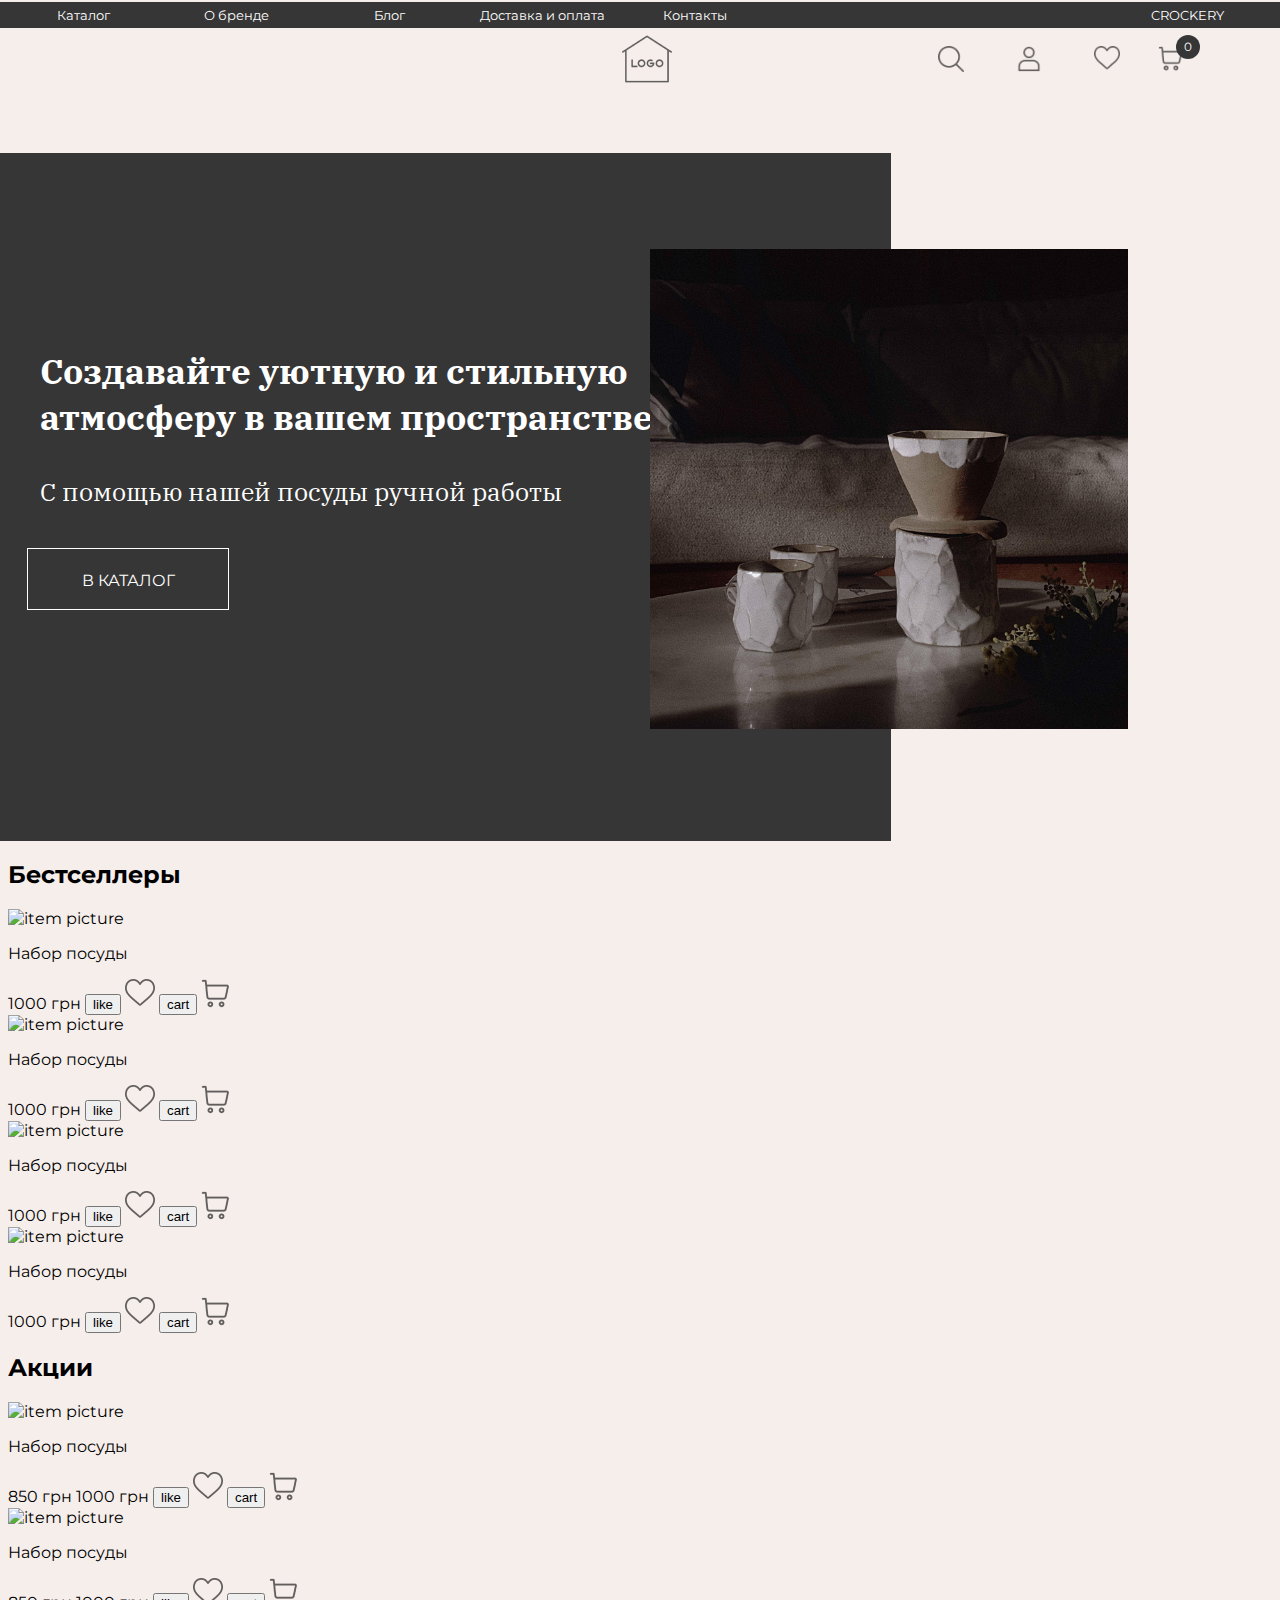
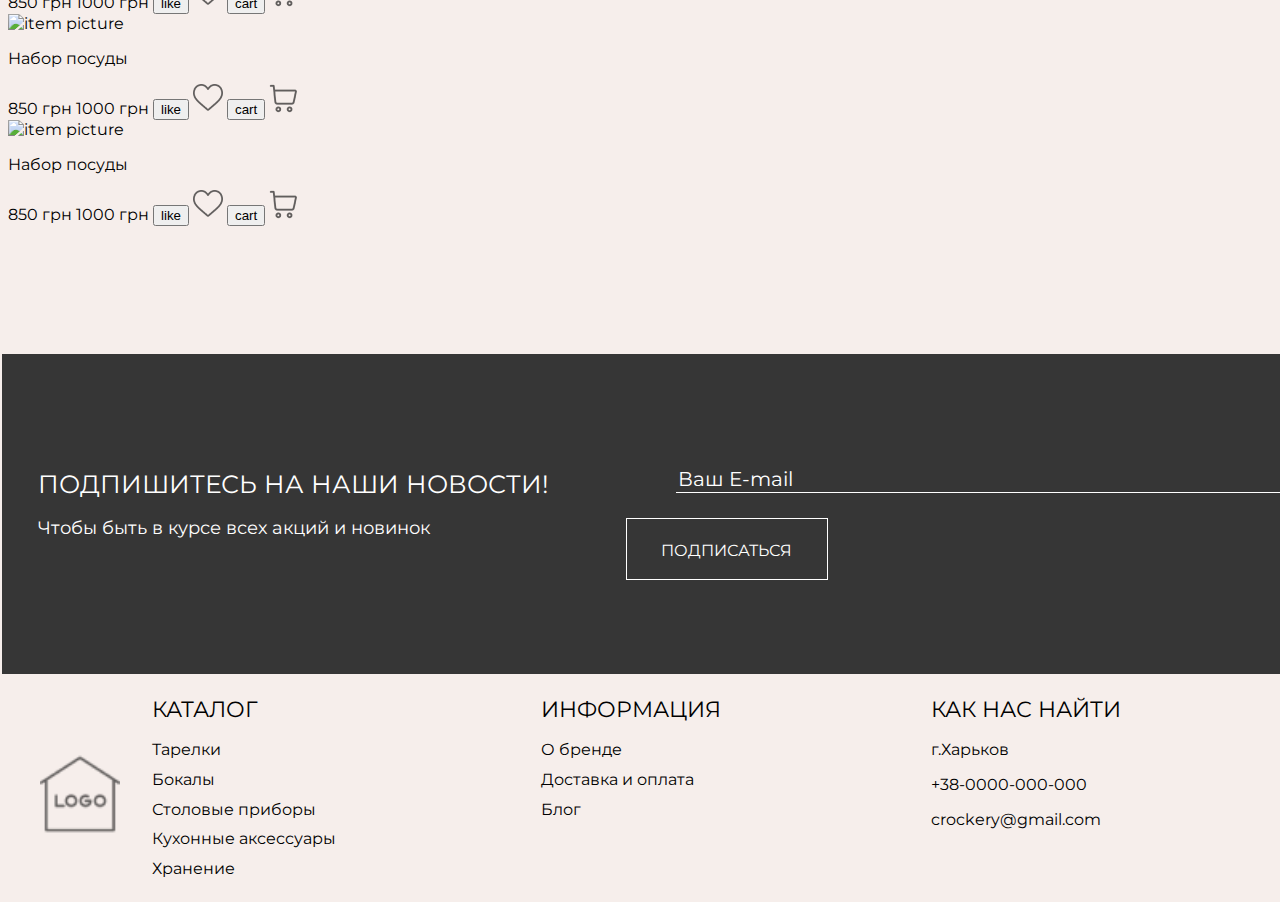
==== commit eaf223d3: "updating html" ====
--- a/index.html
+++ b/index.html
@@ -91,7 +91,7 @@
         <a href="#" class="img-btn"><img src="img/heart 1.png" alt="heart icon"></a>
         <div class="cart img-btn">
           <div class="block" id="cart-number">0</div>
-          <a href="#"><img src="img/shopping-cart 1.png" alt="shopping cart icon"></a>
+          <a href="shoping-cart.html"><img src="img/shopping-cart 1.png" alt="shopping cart icon"></a>
         </div>
       </div>    
     </div>
@@ -108,6 +108,111 @@
         <a href="#" class="white-btn">В каталог</a>
       </div>
     </div>
+
+
+    <div class="screen-two"> 
+      <h2>Бестселлеры</h2>
+      <div class="bestsellers">
+        <div class="item">
+          <img src="img/items/Rectangle 11.png" alt="item picture">
+          <p #="name">Набор посуды</p>
+          <div class="price add-menu">
+            <span id="price">1000 грн</span>
+            <input type="button" value="like">
+            <label for="like"><img src="img/heart 1.png" alt="like icon"></label>
+            <input type="button" value="cart">
+            <label for="cart"><img src="img/shopping-cart 1.png" alt="cart icon"></label>
+          </div>
+        </div>
+        <div class="item">
+          <img src="img/items/Rectangle 12.png" alt="item picture">
+          <p #="name">Набор посуды</p>
+          <div class="price add-menu">
+            <span id="price">1000 грн</span>
+            <input type="button" value="like">
+            <label for="like"><img src="img/heart 1.png" alt="like icon"></label>
+            <input type="button" value="cart">
+            <label for="cart"><img src="img/shopping-cart 1.png" alt="cart icon"></label>
+          </div>
+        </div>
+        <div class="item">
+          <img src="img/items/Rectangle 13.png" alt="item picture">
+          <p #="name">Набор посуды</p>
+          <div class="price add-menu">
+            <span id="price">1000 грн</span>
+            <input type="button" value="like">
+            <label for="like"><img src="img/heart 1.png" alt="like icon"></label>
+            <input type="button" value="cart">
+            <label for="cart"><img src="img/shopping-cart 1.png" alt="cart icon"></label>
+
+          </div>
+        </div>
+        <div class="item">
+          <img src="img/items/Rectangle 14.png" alt="item picture">
+          <p #="name">Набор посуды</p>
+          <div class="price add-menu">
+            <span id="price">1000 грн</span>
+            <input type="button" value="like">
+            <label for="like"><img src="img/heart 1.png" alt="like icon"></label>
+            <input type="button" value="cart">
+            <label for="cart"><img src="img/shopping-cart 1.png" alt="cart icon"></label>
+          </div>
+        </div>
+        
+      </div>
+      <h2>Акции</h2>
+      <div class="sale">
+        <div class="item">
+          <img src="img/items/Rectangle 15.png" alt="item picture">
+          <p #="name">Набор посуды</p>
+          <div class="price add-menu">
+            <span id="new-price">850 грн</span>
+            <span id="price">1000 грн</span>
+            <input type="button" value="like">
+            <label for="like"><img src="img/heart 1.png" alt="like icon"></label>
+            <input type="button" value="cart">
+            <label for="cart"><img src="img/shopping-cart 1.png" alt="cart icon"></label>
+          </div>
+        </div>
+        <div class="item">
+          <img src="img/items/Rectangle 16.png" alt="item picture">
+          <p #="name">Набор посуды</p>
+          <div class="price add-menu">
+            <span id="new-price">850 грн</span>
+            <span id="price">1000 грн</span>
+            <input type="button" value="like">
+            <label for="like"><img src="img/heart 1.png" alt="like icon"></label>
+            <input type="button" value="cart">
+            <label for="cart"><img src="img/shopping-cart 1.png" alt="cart icon"></label>
+          </div>
+        </div>
+        <div class="item">
+          <img src="img/items/Rectangle 17.png" alt="item picture">
+          <p #="name">Набор посуды</p>
+          <div class="price add-menu">
+            <span id="new-price">850 грн</span>
+            <span id="price">1000 грн</span>
+            <input type="button" value="like">
+            <label for="like"><img src="img/heart 1.png" alt="like icon"></label>
+            <input type="button" value="cart">
+            <label for="cart"><img src="img/shopping-cart 1.png" alt="cart icon"></label>
+          </div>
+        </div>
+        <div class="item">
+          <img src="img/items/Rectangle 18.png" alt="item picture">
+          <p #="name">Набор посуды</p>
+          <div class="price add-menu">
+            <span id="new-price">850 грн</span>
+            <span id="price">1000 грн</span>
+            <input type="button" value="like">
+            <label for="like"><img src="img/heart 1.png" alt="like icon"></label>
+            <input type="button" value="cart">
+            <label for="cart"><img src="img/shopping-cart 1.png" alt="cart icon"></label>
+          </div>
+        </div>
+
+      </div>
+      </div>
       
     <div class="white-dots">
       <!-- <input type="radio" name="white-dots" class="dot" id="one" > -->
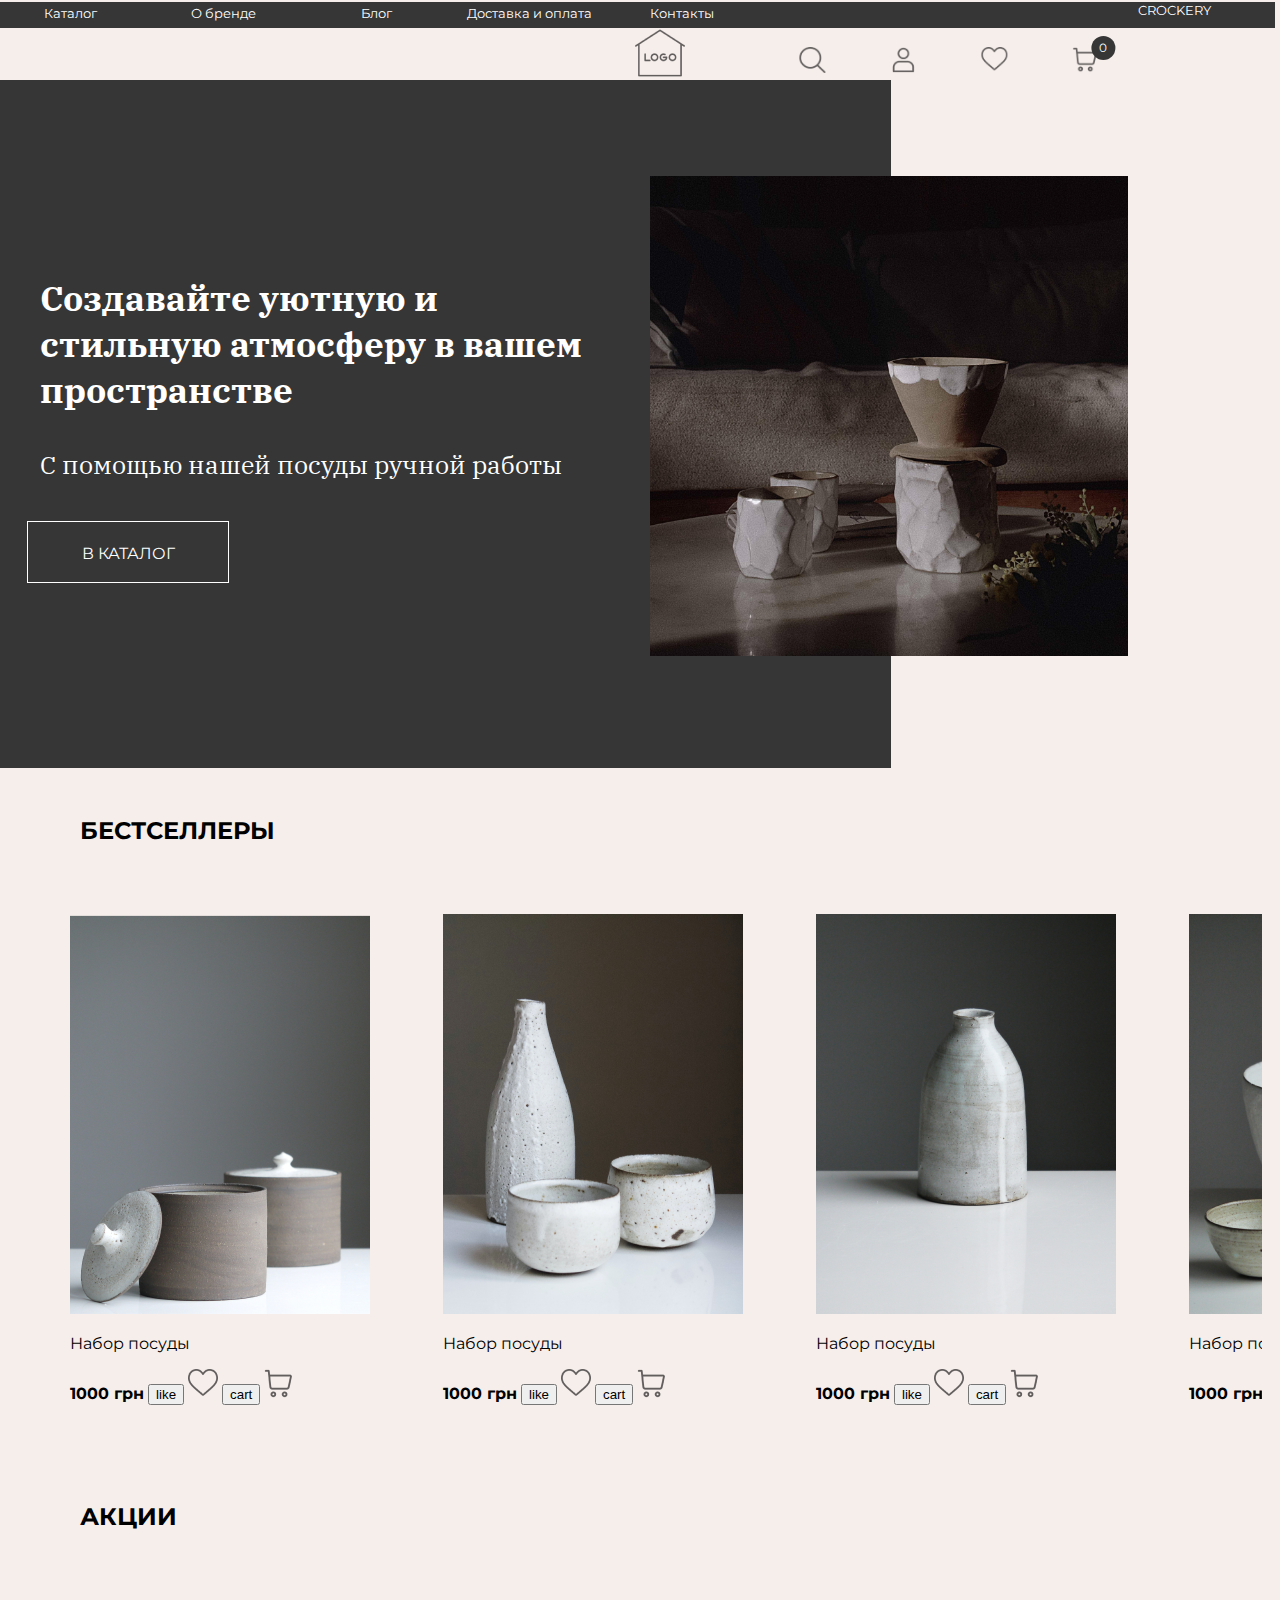
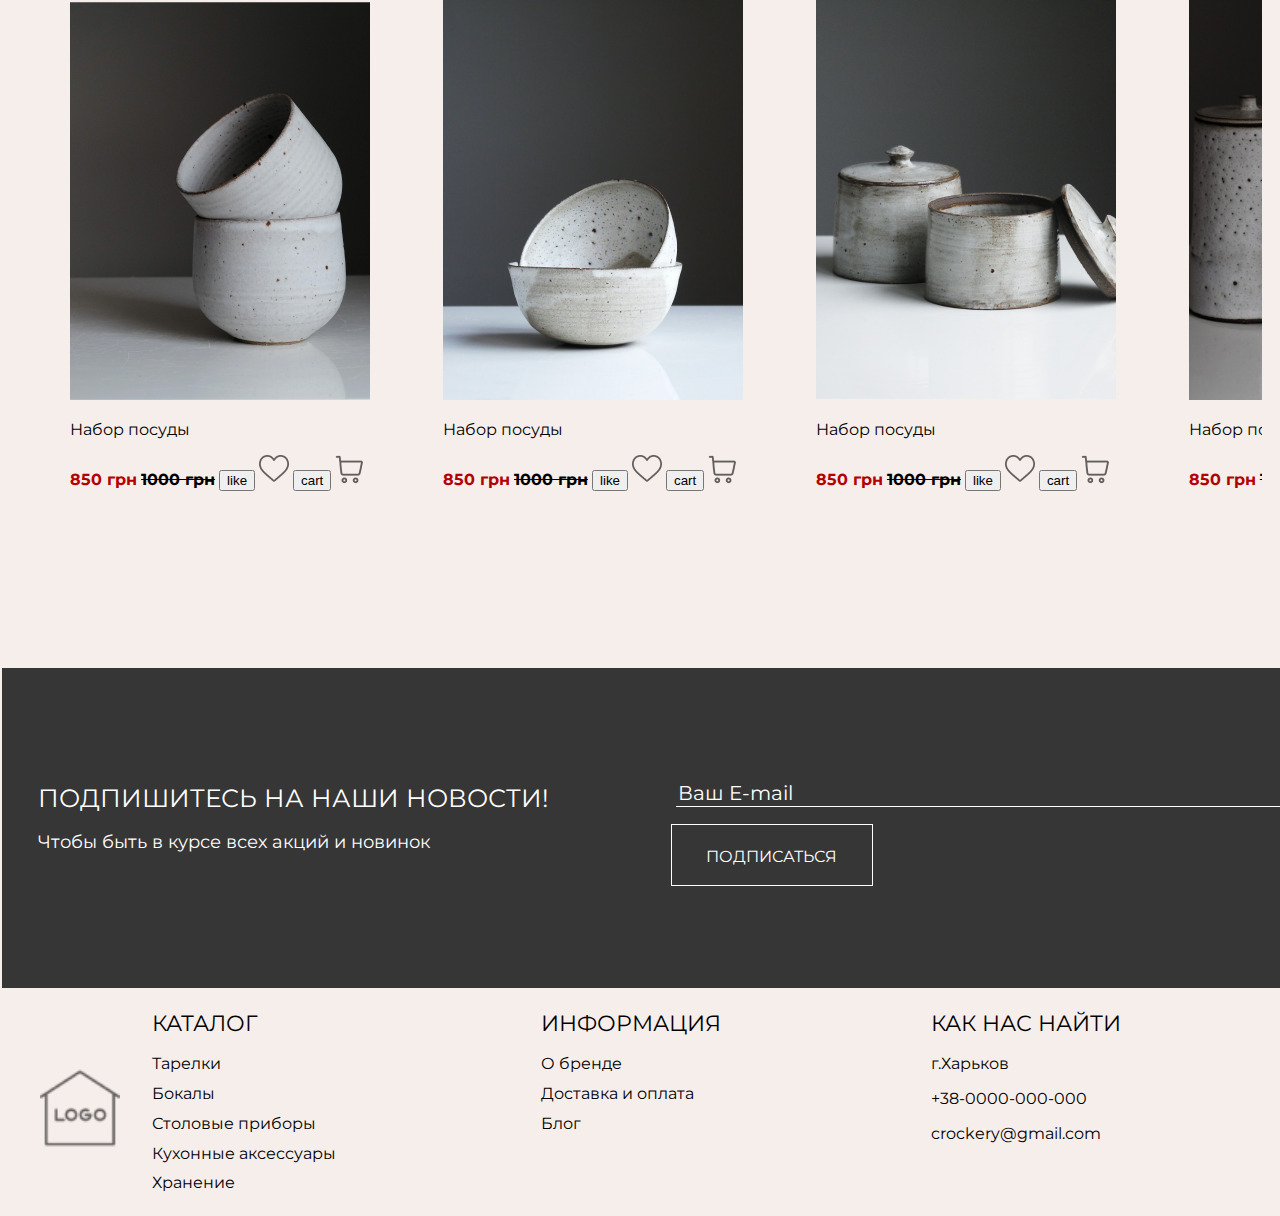
==== commit 91b9dd17: "changed html" ====
--- a/index.html
+++ b/index.html
@@ -13,7 +13,7 @@
 <body>
 
  <header>
-    <div class="block upper">
+    <div class="block up">
       <div class="box">
         <div class="screen">
           <div class="menu dropdown">
@@ -79,7 +79,7 @@
         <a href="index.html" class="box crockery"><img src="img/logo 1.png" alt="logo pic"></a>
     </div>
 
-    <div class="lower">
+    <div class="under">
       <div class="box logo-img"><img src="img/logo 1.png" alt="logo pic"> </div>
       
       <div class="box img-menu">
--- a/css/header_footer.css
+++ b/css/header_footer.css
@@ -144,6 +144,10 @@
   filter: brightness(300%);
 }
 
+.mobile{
+  z-index:16;
+}
+
 #menu__toggle{
   position: absolute;
   opacity:0;
@@ -161,7 +165,7 @@
   height: 26px;
 
   cursor: pointer;
-  z-index: 7;
+  
 }
 
 .menu__btn > span,
@@ -205,6 +209,7 @@
 
   background-color: #F6EEEB;
   box-shadow: 1px 0px 6px rgba(0, 0, 0, 0.2);
+  
 }
 
 .menu__item{
@@ -303,27 +308,19 @@
 
 /* lower menu block */
 
-.lower{
+.img-menu{
   position: relative;
-  margin-bottom: 60px;
-
-  width:100%;
-}
-
-.logo-img{
-  position: absolute;
-  right:45%;
-}
-
-.img-menu{
-  display: flex;
-  width: 20%;
+  display: flex;  
+  width: 50%;
+}
+
+.img-menu img{
+  background-color: transparent;
 }
 
 .img-menu a, .img-btn.search{
   display: block;
-  width: 40px;
-  height: 40px;
+
   transition: transform 0.1s ease-in-out;
 }
 
@@ -361,7 +358,6 @@
 }
 
 #cart-number{
-  position: absolute;
   top: 0%;
   left:70%;
   right: 0%;
@@ -378,6 +374,8 @@
   border-radius: 50%;
   z-index: 1;
 }
+
+
 /* end of lower menu block */
 /* end of menu block */
 
@@ -442,6 +440,68 @@
 }
 
 /* end of white buttons */
+
+/* for dark buttons */
+.white-btn#black{
+  border: 1px #363636 solid;
+
+  color: #000;
+
+  display: block;
+  height: 60px;
+  width: 200px;
+
+  text-transform: uppercase;
+  text-align: center;
+  line-height: 64px;
+
+  position: relative;
+
+  transition: color .5s ease-in-out;
+
+  overflow: hidden;
+  z-index: 1; 
+}
+
+.white-btn#black::before, .white-btn#black::after{
+  color: #fff;
+  position: absolute;
+  content: '';
+
+  height: 60px;
+  width: 200px;
+  background-color: #363636;
+
+  top:0;
+  left: -100%;
+
+  opacity: .5; 
+
+  transition: .3s ease-in-out;
+
+   z-index: -1; 
+}
+
+.white-btn#black::after{
+  opacity: 1;
+  transition-delay: .2;
+}
+
+.white-btn#black:hover::before, .white-btn#black:hover::after{
+  left: 0;
+  font-weight: bold;
+  color: #fff;
+}
+
+.white-btn#black:hover{
+  color: #fff;
+}
+
+.white-btn#black:active{
+  background-color: #363636;
+  color: #fff;
+}
+/* end of dark buttons */
 
 
 /* start of footer */
@@ -528,6 +588,7 @@
 /* start of adaptive screens */
 @media only screen and (min-width:320px)  {
   header{
+    width: 100%;
     font-size: 5px;
   }
   .crockery-name{
@@ -553,51 +614,45 @@
   }
 
   /* start of header */
-  .upper{
+  .up{
+    width: 90%;
     height: 9em;
-
+     z-index: 11; 
     position: fixed;
-    padding: -1% 0% 0% 0%;
-
-  }
-  .lower{
-    width:100%;
-    height: 9em;
-
-    left:50%;
-  }
-  
-  .img-menu{
-    padding-top: 15%;
-    padding-bottom: 2%;
-
-    margin-left: -8em;     
-  }
-
-  .img-menu a, .img-btn.search, .img-menu img{
-    width: 30px;
-    height: 30px;
-
-    margin-left: 5em; 
-  }
-  .cart{
-    margin-left: 10em;
-    width:7em;
-    /* background-color: brown; */
-  }
-
-  .cart img{
-    margin-left: -5em;;
+
+  }
+
+  .under{
+    width: 100%;
+    height: 25em;
+  }
+  
+  .img-menu{ 
+    width: 40em;
+    height: 8em;
+    left: 37%;
+    transform: translate(-63%);
+  }
+
+.img-menu a, .img-btn.search, .cart, .img-menu img{
+    width: 7em;
+    height: 7em;
   }
 
   #cart-number{
-    right:0%;
-  
-    font-size: 7px;
-  
-    height: 14px;
-    width: 14px;
-    line-height: 14px;
+    position: absolute;
+    top:-.5em;
+  
+    font-size: 12px;
+  
+    height: 2em;
+    width: 2em;
+    line-height: 2em;
+  }
+
+  .menu__box{
+    width:40em;
+    top:8em;
   }
   /* end of header */
 
@@ -619,20 +674,28 @@
   }
 
   #sign-email{
-    padding: 40px 0px 0px 10px;
-    width: 96%;
+    height: 10em;
+    position:relative;
+    padding: 40px 0px 0px 2em;
+    width: 100%;
   }
 
   #sign-email input{
-    font-size: 15px;
+    font-size: 9px;
+  }
+
+  #sign-email input::placeholder{
+    color: #fff;
   }
 
   #sign-email a.white-btn{
-    margin-top: 20px;
+    z-index: 12; 
     position:absolute;
-    right: 25%;
-    left:25%;
-  }
+    top:5em;
+    left: 50%;
+    transform: translate(-50%);
+  }
+
 
 
   .foot-menu{
@@ -662,7 +725,7 @@
 
   header{
     font-size: 5px;
-    left:-40%;
+    left:-2%;
   }
   .crockery-name{
     visibility: hidden;
@@ -687,28 +750,39 @@
   }
 
   /* start of header */
-  .upper{
+  .up{
+    width: 100%;
     height: 9em;
+     z-index: 11; 
     position: fixed;
-    padding: -1% 0% 0% 0%;
-
-  }
-  .lower{
-    width:100%;
-    height: 6em;
-    left:50%;
-  }
-  
-  .img-menu{
-    padding-top: 11%;
-    margin-left: -15em;     
-  }
-
-  .img-menu a, .img-btn.search, .img-menu img{
-    width: 30px;
-    height: 30px;
-
-    margin-left: 8em; 
+  }
+
+  .under{
+    width: 100%;
+    height: 25em;
+  }
+  
+  .img-menu{ 
+    width: 50em;
+    height: 10em;
+    left: 40%;
+    transform: translate(-60%);
+  }
+
+.img-menu a, .img-btn.search, .cart, .img-menu img{
+    width: 9em;
+    height: 9em;
+  }
+
+  #cart-number{
+    position: absolute;
+    top:-.5em;
+  
+    font-size: 12px;
+  
+    height: 2em;
+    width: 2em;
+    line-height: 2em;
   }
 
   .menu__box{
@@ -729,25 +803,6 @@
     width:55em;
   }
 
-  .cart{
-    margin-left: 14em;
-    width:8em;
-     /* background-color: brown;  */
-  }
-
-  .cart img{
-    margin-left: -8em;
-  }
-
-  #cart-number{
-    right:0%;
-  
-    font-size: 8px;
-  
-    height: 2.3em;
-    width: 2.3em;
-    line-height: 2.3em;
-  }
 
   /* start of footer */
 
@@ -768,19 +823,22 @@
   }
 
   #sign-email{
-    padding: 40px 0px 0px 10px;
-    width: 96%;
+    height: 10em;
+    position:relative;
+    padding: 40px 0px 0px 2em;
+    width: 100%;
   }
 
   #sign-email input{
-    font-size: 15px;
+    font-size: 13px;
   }
 
   #sign-email a.white-btn{
+    z-index: 12; 
     position:absolute;
-    top:60em;
-    right: 10em;
-    left:11em;
+    top:5em;
+    left: 50%;
+    transform: translate(-50%);
   }
 
   
@@ -811,9 +869,9 @@
 
 @media only screen and (min-width:641px) and (max-width: 819px) {  
   header{
-    width:100%;
+    width:95%;
     font-size: 5px;
-    left: -1%;
+    left: -2%;
   }
   .crockery-name{
     visibility: hidden;
@@ -826,8 +884,8 @@
   }
 
   .crockery img{
-    height:12em;
-    width:12em;
+    height:11em;
+    width:11em;
   }
   .img-menu input{
     visibility: hidden;
@@ -842,31 +900,44 @@
   }
 
   /* start of header */
-  .upper{
-    height: 13em;
-    width:100%;
+  .up{
+    width: 100%;
+    height: 12em;
+     z-index: 11; 
     position: fixed;
-    padding-top: -1%;
-
-    padding: 0 5em 0 5em;
-  }
-
-  .lower{
-    width:100%;
-    height: 6em;
-    left:20%;
-  }
-  
-  .img-menu{
-    padding-top: 9%;
-    margin-left: -28em;     
-  }
-
-  .img-menu a, .img-btn.search, .img-menu img{
+  }
+
+  .under{
+    width: 100%;
+    height: 28em;
+  }
+  
+  .img-menu{ 
+    margin-top: 4em;
+    width: 50em;
+    height: 10em;
+    left: 38%;
+    transform: translate(-62%);
+  }
+
+  .img-menu a, .img-btn.search, .cart{
+    margin-right: 15%;
+  }
+
+.img-menu a, .img-btn.search, .cart, .img-menu img{
     width: 10em;
     height: 10em;
-
-    margin-left: 8em; 
+  }
+
+  #cart-number{
+    position: absolute;
+    top:-.5em;
+  
+    font-size: 12px;
+  
+    height: 2em;
+    width: 2em;
+    line-height: 2em;
   }
 
   .menu__btn{
@@ -908,26 +979,12 @@
     width:80em;
   }
 
-  .cart{
-    margin-left: 14em;
-    width:11em;
-    /* background-color: brown;  */
-  }
-
-  .cart img{
-    margin-left: -8em;
-  }
-
-  #cart-number{
-    right:0%;
-  
-    font-size: 12px;
-  
-    height: 2.4em;
-    width: 2.4em;
-    line-height: 2.4em;
-  }
+  
   /* start of footer */
+
+  footer{
+    width: 100%;
+  }
 
   footer div.block{
     height: 23em; 
@@ -946,21 +1003,27 @@
   }
 
 
-
   #sign-email{
-    padding: 40px 0px 0px 1em;
-    width: 100%;
+    height: 10em;
+    position:relative;
+    padding: 40px 0px 0px 2em;
+    width: 100%;
+  }
+
+  #sign-email input{
+    font-size: 18px;
+  }
+
+  #sign-email a.white-btn{
+    z-index: 12; 
+    position:absolute;
+    top:5em;
+    left: 50%;
+    transform: translate(-50%);
   }
 
   #sign-email input{
     font-size: 17px;
-  }
-
-  #sign-email a.white-btn{
-    position:absolute;
-    top:76em;
-    right: 10em;
-    left:18em;
   }
 
   
@@ -991,11 +1054,11 @@
   /* end of footer */
  }
 
- @media only screen and (min-width:819px) and (max-width: 961px) {
+
+ @media only screen and (min-width:819px)and (max-width: 960px)  {
   header{
     width:100%; 
     font-size: 5px;
-    left: -1%;
   }
   .crockery-name{
     visibility: hidden;
@@ -1024,38 +1087,48 @@
   }
 
   /* start of header */
-  .upper{
-    height: 13em;
-    width:80%; 
+  .up{
+    width: 100%;
+    height: 12em;
+     z-index: 11; 
     position: fixed;
-    padding-top: -1%;
-
-    padding: 0 5em 0 8em;
-  }
-
-  .lower{
-    width:100%;
-    height: 6em;
-    left:20%;
-
-    
-  }
-  
-  .img-menu{
-    padding-top: 9%;
-    margin-left: -19em; 
-  }
-
-  .img-menu a, .img-btn.search, .img-menu img{
-    width: 12em;
-    height: 12em;
-
-    margin-left: 8em; 
+  }
+
+  .under{
+    width: 100%;
+    height: 28em;
+  }
+  
+  .img-menu{ 
+    margin-top: 5em;
+    width: 60em;
+    height: 10em;
+    left: 42%;
+    transform: translate(-58%);
+  }
+
+  .img-menu a, .img-btn.search, .cart{
+    margin-right: 10em;
+  }
+.img-menu a, .img-btn.search, .cart, .img-menu img{
+    width: 10em;
+    height: 10em;
+  }
+
+  #cart-number{
+    position: absolute;
+    top:-.5em;
+  
+    font-size: 12px;
+  
+    height: 2em;
+    width: 2em;
+    line-height: 2em;
   }
 
   .menu__btn{
     width: 6em;
-    transform: scale(1.2);
+    transform: scale(1.1);
   }
 
   .menu__btn > span{
@@ -1092,25 +1165,6 @@
     width:80em;
   }
 
-  .cart{
-    margin-left: 14em;
-    width:11em;
-    /* background-color: brown;  */
-  }
-
-  .cart img{
-    margin-left: -8em;
-  }
-
-  #cart-number{
-    right:0%;
-  
-    font-size: 12px;
-  
-    height: 2.4em;
-    width: 2.4em;
-    line-height: 2.4em;
-  }
   /* start of footer */
  
 
@@ -1133,6 +1187,8 @@
 
 
   #sign-email{
+    height: 10em;
+    position:relative;
     padding: 40px 0px 0px 2em;
     width: 100%;
   }
@@ -1142,10 +1198,12 @@
   }
 
   #sign-email a.white-btn{
+  
+    z-index: 12; 
     position:absolute;
-    top:86em;
-    right: 10em;
-    left:19em;
+    top:5em;
+    left: 50%;
+    transform: translate(-50%);
   }
 
   
@@ -1186,8 +1244,7 @@
   header{
     font-size: 13px;
     width:100%;
-    margin-top:-0.5em;
-    left: -1%;
+    margin-top:-0.5em; 
   }
   .crockery-name{
     visibility: visible;
@@ -1206,8 +1263,10 @@
     width: 2em;
     height: 2em;
 
+
+    margin-top: 2em;
+    margin-left: 50%;
     top: .5em;
-    left:48%;
   }
 
   .mobile{
@@ -1219,49 +1278,35 @@
     width: 100%;
   }
   /* start of header */
-  .upper{
-    position: relative;
+  .up{
     width: 100%;
     height: 2em;
-    line-height: 2em;
-    padding-top: -1%;
-    padding: 0 0em 0 1em;
-  }
-
-
-  .lower{
-    /* background-color: brown;  */
-    height: 2em;
-    width:100%;
-    left:0;
+  }
+
+  .under{
+    width: 100%;
+    height: 6em;
   }
   
   .img-menu{ 
-    position: absolute;
-    padding-top: 0%;
-    left:65%; 
-    top: 1em;
-
-  }
-
-  .img-menu a, .img-btn.search, .img-menu img{
+    position: none;
+    width: 20%;
+    height: 3em;
+
+    left:60%;
+    top:-3em;
+  }
+
+  .img-menu a, .img-btn.search, .cart{
+    margin-right: 5em;
+  }
+  .img-menu a, .img-btn.search, .cart, .img-menu img{
     width: 2em;
     height: 2em;
-
-    margin-left: 2em; 
-  }
-
-  .cart{
-    margin-left: 3em;
-    width:2em;
-    /* background-color: brown;   */
-  }
-
-  .cart img{
-    margin-left: -2em;
   }
 
   #cart-number{
+    position: absolute;
     top:-.5em;
   
     font-size: 12px;
@@ -1309,9 +1354,10 @@
 
   #sign-email a.white-btn{
     position:absolute;
-    top:65em;
-    right: 10em;
-    left:35em;
+    top:unset;
+    bottom: 20%;
+    right: unset;
+    left: 8em;
   }
 
   
@@ -1383,51 +1429,35 @@
     width: 100%;
   }
   /* start of header */
-  .upper{
-    position: relative;
+  .up{
     width: 100%;
     height: 2em;
-    line-height: 2em;
-    padding-top: -1%;
-    padding: 0 0em 0 1em;
-  }
-
-
-  .lower{
-    /* background-color: rgb(136, 175, 43);   */
-    height: 5em;
-    width:100%;
-    left:0; 
+  }
+
+  .under{
+    width: 100%;
+    height: 6em;
   }
   
   .img-menu{ 
-    position: absolute;
-    /* height: inherit; */
-    padding-top: 0%;
-    left:70%; 
-    top: 1em;
-
-    /* background-color: brown; */
-  }
-
-  .img-menu a, .img-btn.search, .img-menu img{
+    position: none;
+    width: 20%;
+    height: 3em;
+
+    left:60%;
+    top:-3em;
+  }
+
+  .img-menu a, .img-btn.search, .cart{
+    margin-right: 5em;
+  }
+  .img-menu a, .img-btn.search, .cart, .img-menu img{
     width: 2em;
     height: 2em;
-
-    margin-left: 2em; 
-  }
-
-  .cart{
-    margin-left: 3em;
-    width:2em;
-    /* background-color: brown;   */
-  }
-
-  .cart img{
-    margin-left: -2em;
   }
 
   #cart-number{
+    position: absolute;
     top:-.5em;
   
     font-size: 12px;
@@ -1472,9 +1502,10 @@
 
   #sign-email a.white-btn{
     position:absolute;
-    top:9em;
-    right: 10em;
-    left:39em;
+    top:unset;
+    bottom: 20%;
+    right: unset;
+    left: 8em;
   }
 
   
@@ -1505,7 +1536,7 @@
   /* end of footer */
 }
 
-@media only screen and (min-width:1281px) {
+@media  only screen and (min-width:1281px) {
   body{
     width:100%;
   } 
@@ -1545,45 +1576,35 @@
     width: 100%;
   }
   /* start of header */
-  .upper{
-    position: relative;
+  .up{
     width: 100%;
     height: 2em;
-    line-height: 2em;
-    padding-top: -1%;
-    padding: 0 0em 0 1em;
-  }
-  .lower{
-    /* background-color: brown;  */
+  }
+
+  .under{
+    width: 100%;
+    height: 6em;
+  }
+  
+  .img-menu{ 
+    position: none;
+    width: 20%;
+    height: 3em;
+
+    left:70%;
+    top:-3em;
+  }
+
+  .img-menu a, .img-btn.search, .cart{
+    margin-right: 5em;
+  }
+  .img-menu a, .img-btn.search, .cart, .img-menu img{
+    width: 2em;
     height: 2em;
-    width:100%;
-    left:0;
-  }
-  
-  .img-menu{ position: absolute;
-    padding-top: 9%;
-    left:75em; 
-    top: -10em;
-  }
-
-  .img-menu a, .img-btn.search, .img-menu img{
-    width: 2.2em;
-    height: 2.2em;
-
-    margin-left: 4em; 
-  }
-
-  .cart{
-    margin-left: 7em;
-    width:3em;
-    /* background-color: brown;   */
-  }
-
-  .cart img{
-    margin-left: -4em;
   }
 
   #cart-number{
+    position: absolute;
     top:-.5em;
   
     font-size: 12px;
@@ -1592,6 +1613,8 @@
     width: 2em;
     line-height: 2em;
   }
+  
+ 
   /* start of footer */
  
 
@@ -1628,9 +1651,10 @@
 
   #sign-email a.white-btn{
     position:absolute;
-    top:10em;
-    right: 10em;
-    left:52em;
+    top:unset;
+    bottom: 20%;
+    right: unset;
+    left: 8em;
   }
 
   
--- a/css/main.css
+++ b/css/main.css
@@ -35,10 +35,11 @@
 
 .text-block{
   height: 40%;
-  width:55%;
+  width:50%;
 
   padding-left: 4em;
   padding-top: 4em;
+  overflow-wrap: break-word;
 }
 
 #bold-text{
@@ -76,8 +77,52 @@
   width: 1em;
   height: 1em;
 }
-
 /* end of the screen-one lements */
+
+/* start of the screen-two elments */
+.screen-two{
+  margin-top: 2em;
+}
+
+.screen-two h2{
+  margin-top: 2em;
+  margin-left: 3em;
+  text-transform: uppercase;
+}
+
+.screen-two span{
+  font-weight: bolder;
+}
+
+
+span#new-price{
+  color: #B40000;
+}
+
+.sale span#price{
+  text-decoration: line-through;
+}
+
+.bestsellers .item, .sale .item{
+  margin: 2% ;
+
+}
+
+.bestsellers, .sale{
+  display: inline-flex;
+
+  margin: 0 1% 0 1% ;
+  padding: 1%;
+  width:95%;
+  height: 30%;
+  /* border: solid 1px #000; */
+
+  overflow-x: scroll;
+}
+
+
+
+/* end of the screen-two elments */
 
 
 @media only screen and (min-width:320px){
@@ -90,9 +135,9 @@
   }
   .main-info{
     position: relative;
-    margin-top: 30%;
+    margin-top: 3em;
     width: 100%;
-    height: 450px;
+    height: 30em;
   }
   
   .main-info p {
@@ -120,8 +165,8 @@
 
   .text-block a.white-btn{
     position:absolute;
-    right: 10em;
-    left:6em;;
+    right: 30%;
+    left:26%;
   }
 
   .white-dots label{
@@ -136,6 +181,11 @@
     top: 12em; 
     left: 45%; 
   }
+
+  .bestsellers .item, .sale .item{
+    margin: 3% ;
+  
+  }
 }
 
 @media only screen and (min-width:481px)  { 
@@ -148,7 +198,7 @@
   }
   .main-info{
     position: relative;
-    margin-top: 25%;
+    margin-top: 4em;
     width: 100%;
     height: 33em;
   }
@@ -178,8 +228,8 @@
 
   .text-block a.white-btn{
     position:absolute;
-    right: 10em;
-    left:11em;
+    right: 30%;
+    left:30%;
   }
 
   .white-dots label{
@@ -207,7 +257,7 @@
   }
   .main-info{
     position: relative;
-    margin-top: 33%;
+    margin-top: 8em;
     width: 98%;
     height: 38em;
   }
@@ -237,8 +287,8 @@
 
   .text-block a.white-btn{
     position:absolute;
-    right: 10em;
-    left:18em;
+    right: 35%;
+    left:35%;
   }
 
   .white-dots label{
@@ -266,7 +316,7 @@
   }
   .main-info{
     position: relative;
-    margin-top: 40%;
+    margin-top: 12em;
     width: 100%;
     height: 42em;
   }
@@ -296,8 +346,8 @@
 
   .text-block a.white-btn{
     position:absolute;
-    right: 10em;
-    left:19em;
+    right: 40%;
+    left:38%;
   }
 
   .white-dots label{
@@ -358,7 +408,7 @@
     text-align: start;
 
     height: 35%;
-    width:70%;
+    width:65%;
   
     padding-left: 5%;
     padding-top: 10em;
